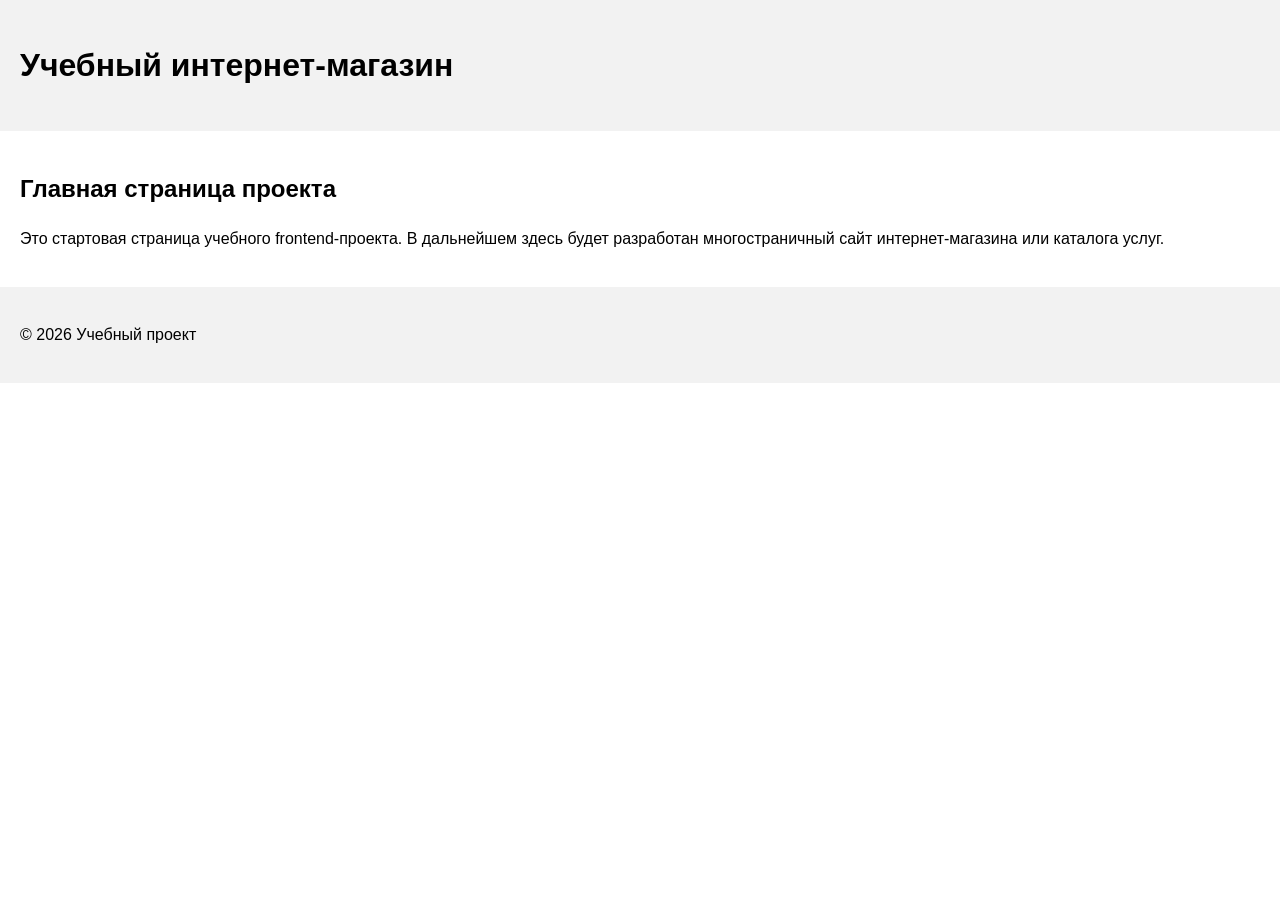
==== index.html @ f7e1eb2a "feat: initialize frontend project structure" ====
<!DOCTYPE html>
<html lang="ru">
<head>
  <meta charset="UTF-8">
  <meta name="viewport" content="width=device-width, initial-scale=1.0">
  <title>Каталог товаров</title>
  <link rel="stylesheet" href="css/style.css">
</head>
<body>
  <header>
    <h1>Учебный интернет-магазин</h1>
  </header>

  <main>
    <section>
      <h2>Главная страница проекта</h2>
      <p>
        Это стартовая страница учебного frontend-проекта.
        В дальнейшем здесь будет разработан многостраничный сайт
        интернет-магазина или каталога услуг.
      </p>
    </section>
  </main>

  <footer>
    <p>&copy; 2026 Учебный проект</p>
  </footer>
</body>
</html>
---- css/style.css ----
body {
  margin: 0;
  font-family: Arial, sans-serif;
  line-height: 1.5;
}

header,
main,
footer {
  padding: 20px;
}

header {
  background-color: #f2f2f2;
}

footer {
  background-color: #f2f2f2;
}
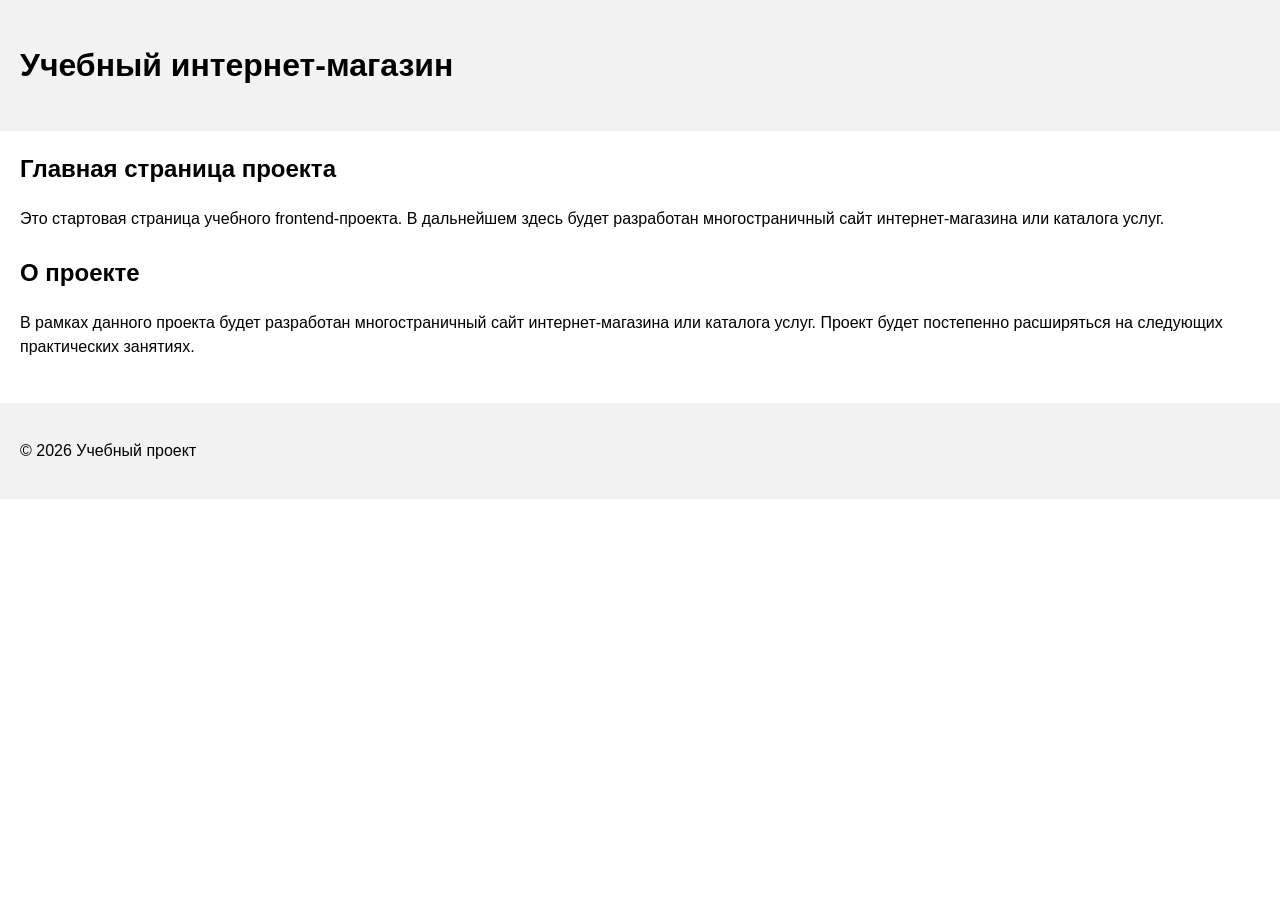
==== commit d58b1b2e: "feat: add project description section" ====
--- a/index.html
+++ b/index.html
@@ -20,6 +20,15 @@
         интернет-магазина или каталога услуг.
       </p>
     </section>
+    <section>
+  <h2>О проекте</h2>
+  <p>
+    В рамках данного проекта будет разработан многостраничный сайт
+    интернет-магазина или каталога услуг. Проект будет постепенно
+    расширяться на следующих практических занятиях.
+  </p>
+</section>
+
   </main>
 
   <footer>
--- a/css/style.css
+++ b/css/style.css
@@ -17,3 +17,11 @@
 footer {
   background-color: #f2f2f2;
 }
+
+section {
+  margin-bottom: 24px;
+}
+
+section h2 {
+  margin-top: 0;
+}
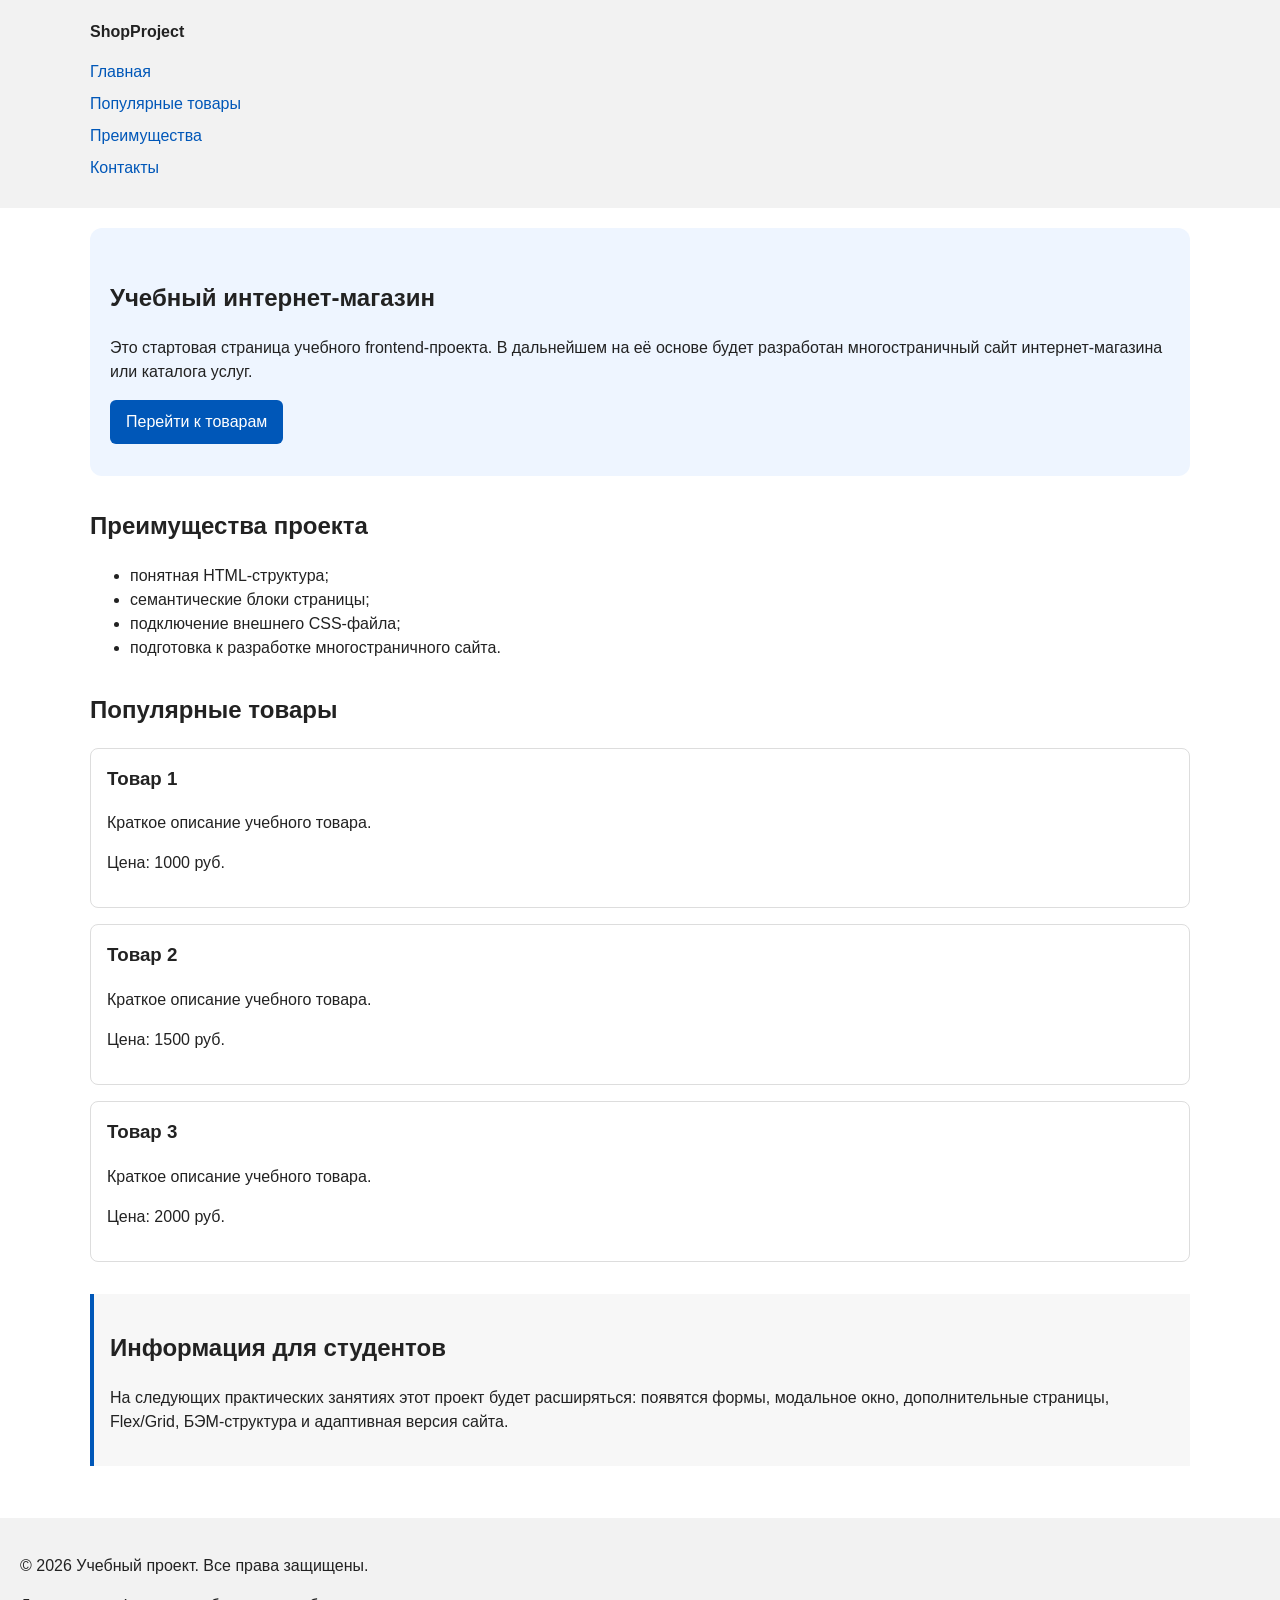
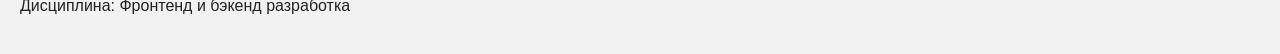
==== commit c8fbc297: "feat: add semantic HTML structure and base CSS styles" ====
--- a/index.html
+++ b/index.html
@@ -7,32 +7,77 @@
   <link rel="stylesheet" href="css/style.css">
 </head>
 <body>
-  <header>
-    <h1>Учебный интернет-магазин</h1>
-  </header>
+<header>
+  <div class="site-header">
+    <a class="site-logo" href="index.html">ShopProject</a>
+
+    <nav class="site-nav" aria-label="Основная навигация">
+      <ul class="site-nav__list">
+        <li><a href="index.html">Главная</a></li>
+        <li><a href="#popular">Популярные товары</a></li>
+        <li><a href="#advantages">Преимущества</a></li>
+        <li><a href="#contacts">Контакты</a></li>
+      </ul>
+    </nav>
+  </div>
+</header>
+
 
   <main>
-    <section>
-      <h2>Главная страница проекта</h2>
-      <p>
-        Это стартовая страница учебного frontend-проекта.
-        В дальнейшем здесь будет разработан многостраничный сайт
-        интернет-магазина или каталога услуг.
-      </p>
-    </section>
-    <section>
-  <h2>О проекте</h2>
+<section class="hero">
+  <h1>Учебный интернет-магазин</h1>
   <p>
-    В рамках данного проекта будет разработан многостраничный сайт
-    интернет-магазина или каталога услуг. Проект будет постепенно
-    расширяться на следующих практических занятиях.
+    Это стартовая страница учебного frontend-проекта.
+    В дальнейшем на её основе будет разработан многостраничный сайт
+    интернет-магазина или каталога услуг.
   </p>
+  <a class="button" href="#popular">Перейти к товарам</a>
 </section>
+<section class="section" id="advantages">
+  <h2>Преимущества проекта</h2>
+
+  <ul class="advantages-list">
+    <li>понятная HTML-структура;</li>
+    <li>семантические блоки страницы;</li>
+    <li>подключение внешнего CSS-файла;</li>
+    <li>подготовка к разработке многостраничного сайта.</li>
+  </ul>
+</section>
+<section class="section" id="popular">
+  <h2>Популярные товары</h2>
+
+  <article class="product-card">
+    <h3>Товар 1</h3>
+    <p>Краткое описание учебного товара.</p>
+    <p>Цена: 1000 руб.</p>
+  </article>
+
+  <article class="product-card">
+    <h3>Товар 2</h3>
+    <p>Краткое описание учебного товара.</p>
+    <p>Цена: 1500 руб.</p>
+  </article>
+
+  <article class="product-card">
+    <h3>Товар 3</h3>
+    <p>Краткое описание учебного товара.</p>
+    <p>Цена: 2000 руб.</p>
+  </article>
+</section>
+<aside class="aside-info">
+  <h2>Информация для студентов</h2>
+  <p>
+    На следующих практических занятиях этот проект будет расширяться:
+    появятся формы, модальное окно, дополнительные страницы, Flex/Grid,
+    БЭМ-структура и адаптивная версия сайта.
+  </p>
+</aside>
 
   </main>
+<footer id="contacts">
+  <p>&copy; 2026 Учебный проект. Все права защищены.</p>
+  <p>Дисциплина: Фронтенд и бэкенд разработка</p>
+</footer>
 
-  <footer>
-    <p>&copy; 2026 Учебный проект</p>
-  </footer>
 </body>
 </html>
--- a/css/style.css
+++ b/css/style.css
@@ -1,7 +1,13 @@
+* {
+  box-sizing: border-box;
+}
+
 body {
   margin: 0;
   font-family: Arial, sans-serif;
   line-height: 1.5;
+  color: #222222;
+  background-color: #ffffff;
 }
 
 header,
@@ -18,10 +24,82 @@
   background-color: #f2f2f2;
 }
 
-section {
-  margin-bottom: 24px;
+.site-header {
+  max-width: 1100px;
+  margin: 0 auto;
 }
 
-section h2 {
+.site-logo {
+  font-weight: bold;
+  text-decoration: none;
+  color: #222222;
+}
+
+.site-nav__list {
+  padding: 0;
+  margin: 16px 0 0;
+  list-style: none;
+}
+
+.site-nav__list li {
+  margin-bottom: 8px;
+}
+
+.site-nav__list a {
+  color: #0057b8;
+  text-decoration: none;
+}
+
+.site-nav__list a:hover {
+  text-decoration: underline;
+}
+
+.hero {
+  max-width: 1100px;
+  margin: 0 auto 32px;
+  padding: 32px 20px;
+  background-color: #eef5ff;
+  border-radius: 12px;
+}
+
+.section {
+  max-width: 1100px;
+  margin: 0 auto 32px;
+}
+
+.section h2 {
   margin-top: 0;
 }
+
+.product-card {
+  margin-bottom: 16px;
+  padding: 16px;
+  border: 1px solid #dddddd;
+  border-radius: 8px;
+  background-color: #ffffff;
+}
+
+.product-card h3 {
+  margin-top: 0;
+}
+
+.button {
+  display: inline-block;
+  padding: 10px 16px;
+  color: #ffffff;
+  background-color: #0057b8;
+  text-decoration: none;
+  border-radius: 6px;
+}
+
+.button:hover {
+  background-color: #003f86;
+}
+
+.aside-info {
+  max-width: 1100px;
+  margin: 0 auto 32px;
+  padding: 16px;
+  border-left: 4px solid #0057b8;
+  background-color: #f7f7f7;
+}
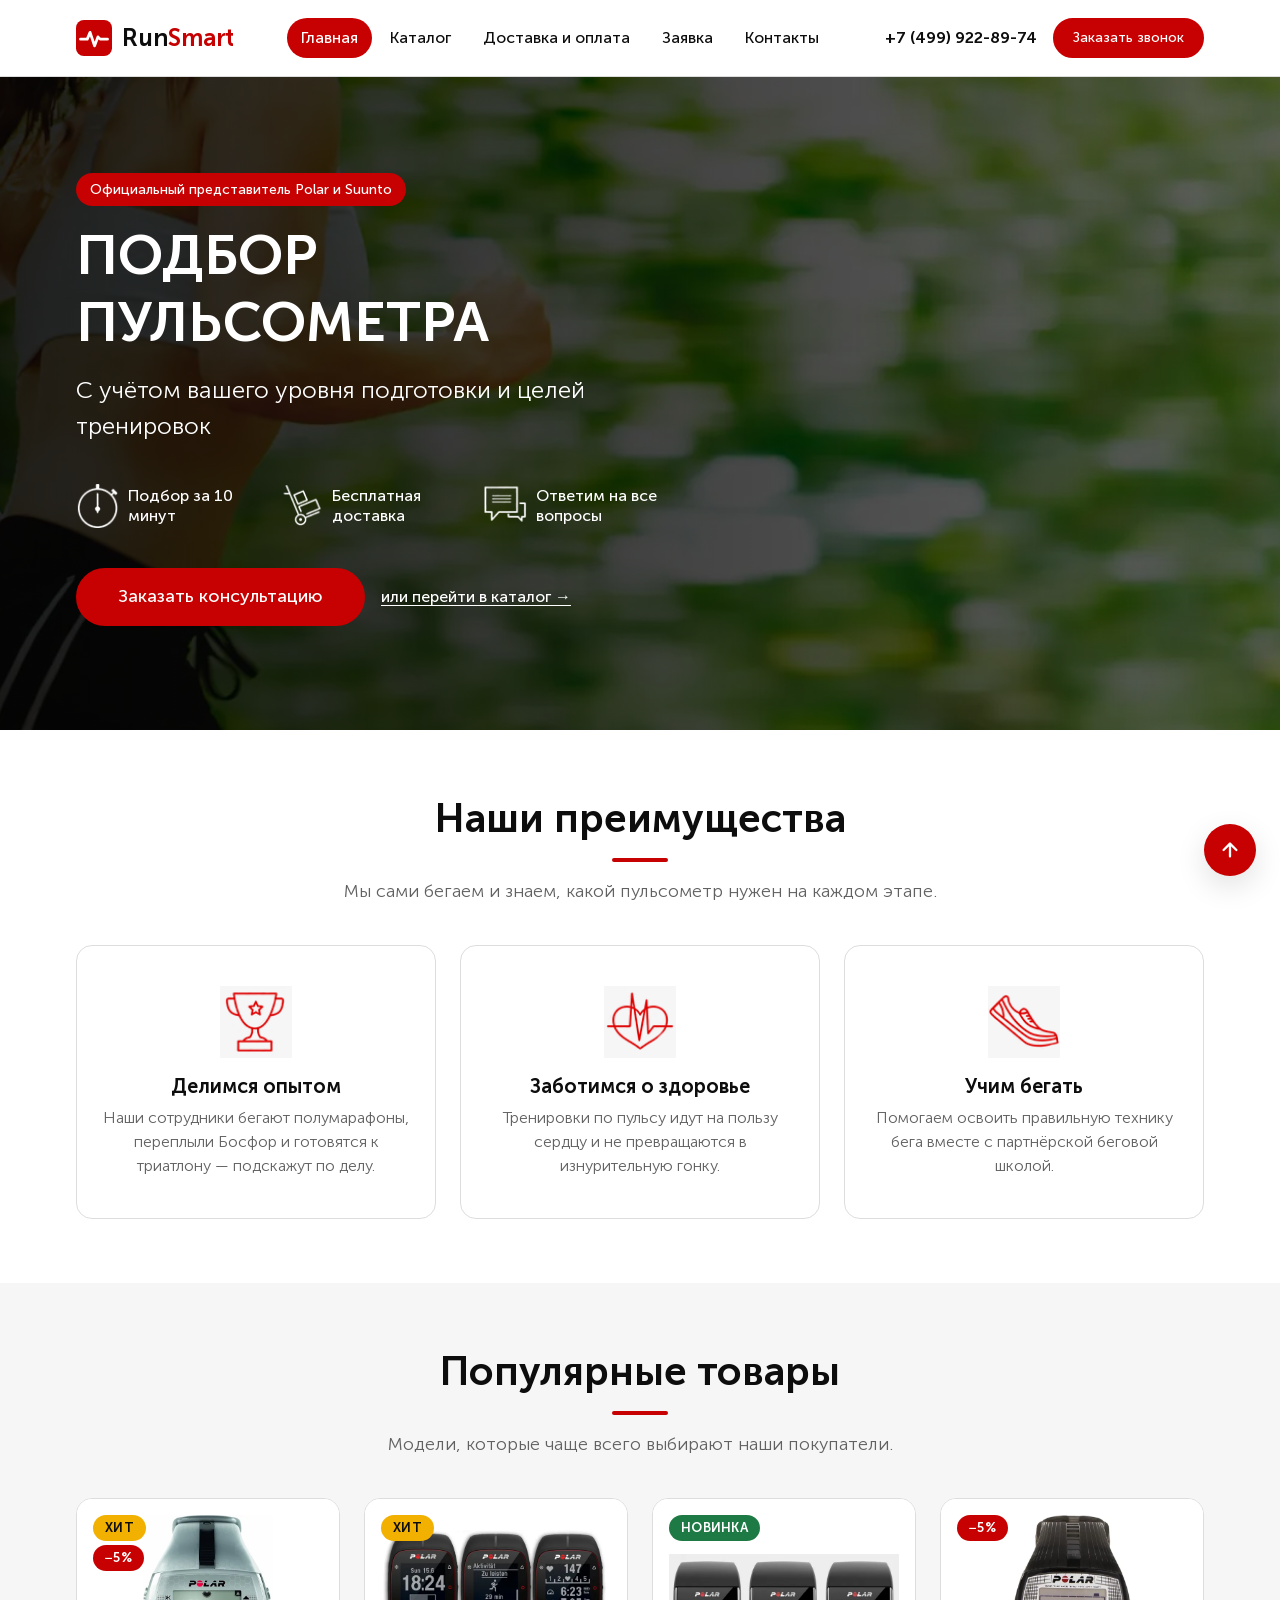
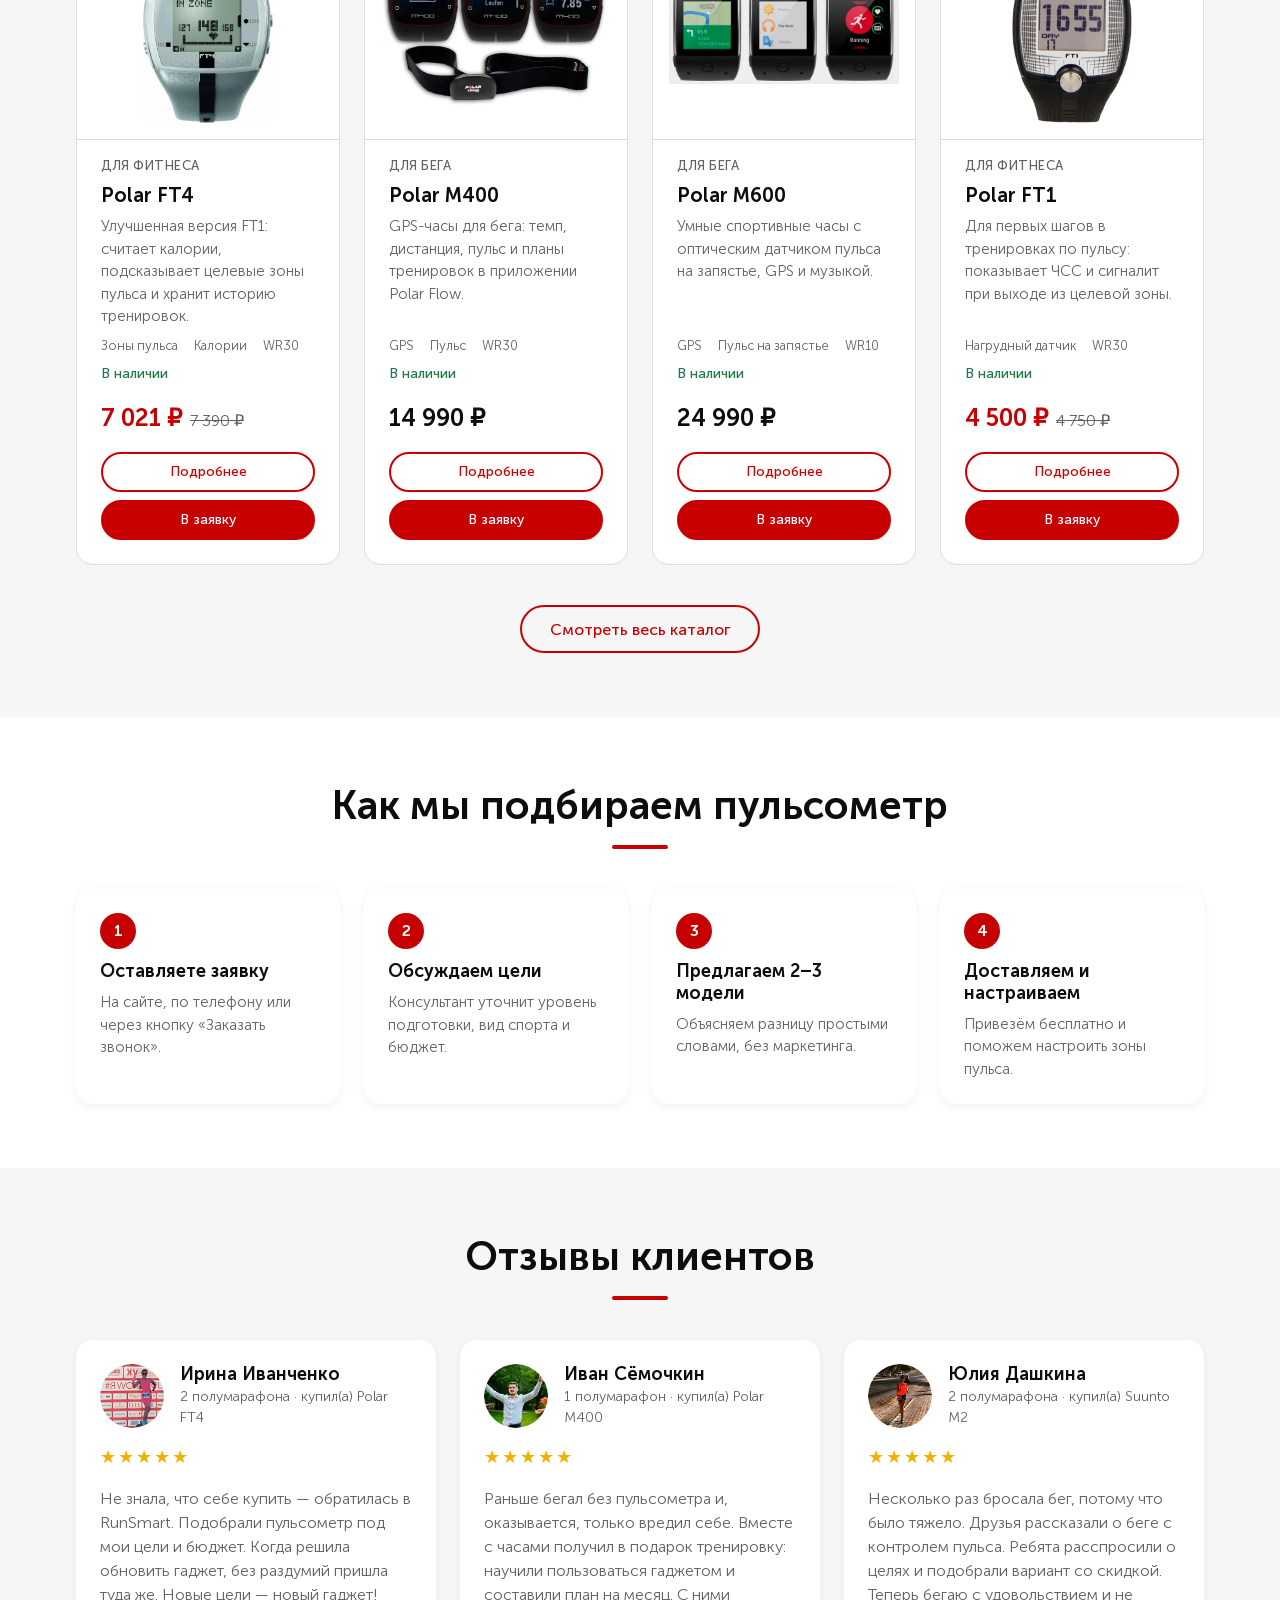
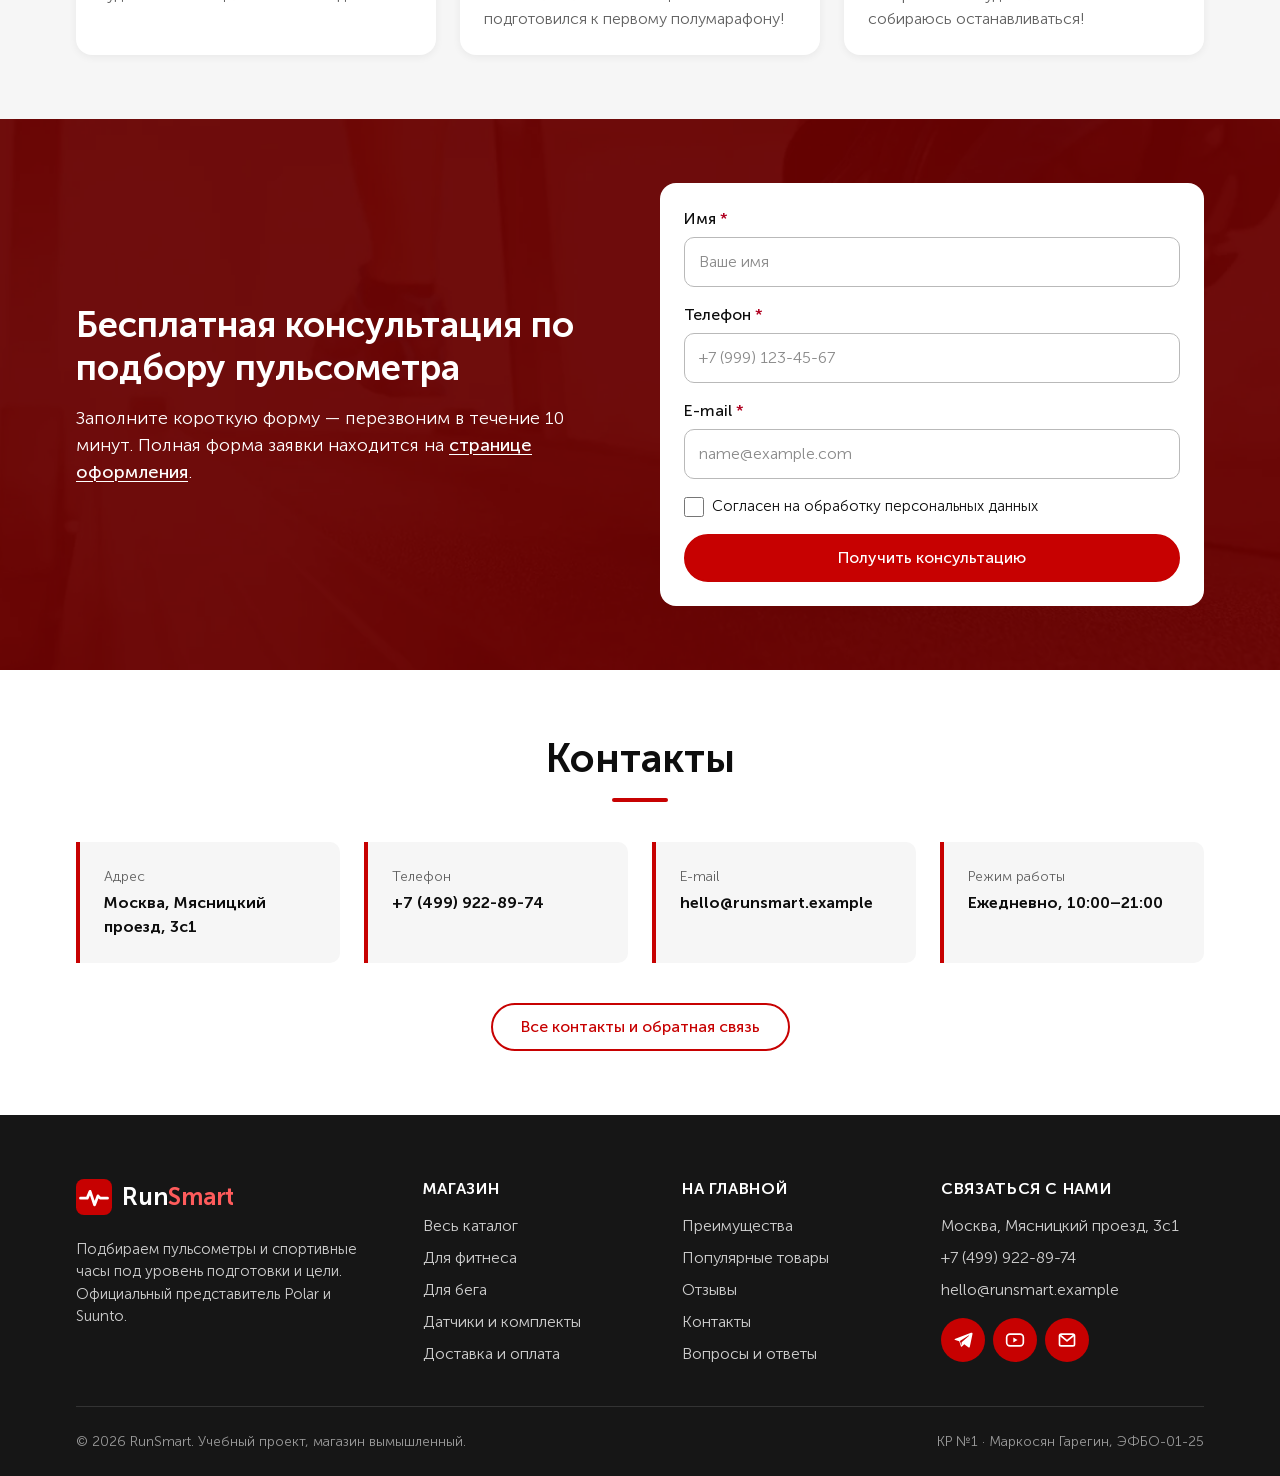
==== commit b4baef7e: "КР1: пересборка проекта по методичке — 5 страниц, HTML/CSS без JS" ====
--- a/index.html
+++ b/index.html
@@ -2,82 +2,406 @@
 <html lang="ru">
 <head>
   <meta charset="UTF-8">
-  <meta name="viewport" content="width=device-width, initial-scale=1.0">
-  <title>Каталог товаров</title>
+  <meta name="viewport" content="width=device-width, initial-scale=1">
+  <title>RunSmart — подбор пульсометров для бега и фитнеса</title>
+  <meta name="description" content="Магазин пульсометров RunSmart: подбор модели Polar и Suunto под ваш уровень подготовки, бесплатная доставка и консультация.">
+  <link rel="icon" href="images/favicon.svg" type="image/svg+xml">
   <link rel="stylesheet" href="css/style.css">
 </head>
-<body>
-<header>
-  <div class="site-header">
-    <a class="site-logo" href="index.html">ShopProject</a>
-
-    <nav class="site-nav" aria-label="Основная навигация">
-      <ul class="site-nav__list">
-        <li><a href="index.html">Главная</a></li>
-        <li><a href="#popular">Популярные товары</a></li>
-        <li><a href="#advantages">Преимущества</a></li>
-        <li><a href="#contacts">Контакты</a></li>
-      </ul>
-    </nav>
+<body id="top">
+  <a class="skip-link" href="#main">Перейти к содержимому</a>
+
+  <header class="site-header">
+    <div class="container site-header__inner">
+      <a class="logo site-header__logo" href="index.html">
+        <img class="logo__mark" src="images/favicon.svg" alt="" width="36" height="36">
+        <span>Run<span class="logo__accent">Smart</span></span>
+      </a>
+
+      <nav class="site-nav" aria-label="Основное меню">
+        <ul class="site-nav__list">
+          <li class="site-nav__item"><a class="site-nav__link site-nav__link--active" href="index.html" aria-current="page">Главная</a></li>
+          <li class="site-nav__item"><a class="site-nav__link" href="catalog.html">Каталог</a></li>
+          <li class="site-nav__item"><a class="site-nav__link" href="delivery.html">Доставка и оплата</a></li>
+          <li class="site-nav__item"><a class="site-nav__link" href="order.html">Заявка</a></li>
+          <li class="site-nav__item"><a class="site-nav__link" href="contacts.html">Контакты</a></li>
+        </ul>
+      </nav>
+
+      <div class="site-header__actions">
+        <a class="site-header__phone" href="tel:+74999228974">+7 (499) 922-89-74</a>
+        <a class="button button--small" href="#callback-modal">Заказать звонок</a>
+      </div>
+    </div>
+  </header>
+
+
+  <main id="main">
+    <section class="hero" aria-labelledby="hero-title">
+      <div class="container">
+        <div class="hero__content">
+          <p class="hero__label">Официальный представитель Polar и Suunto</p>
+          <h1 class="hero__title" id="hero-title">Подбор пульсометра</h1>
+          <p class="hero__subtitle">С учётом вашего уровня подготовки и целей тренировок</p>
+          <ul class="hero__features">
+            <li class="hero__feature"><img class="hero__feature-icon" src="images/icons/feature-time.svg" alt="" width="42" height="46">Подбор за 10 минут</li>
+            <li class="hero__feature"><img class="hero__feature-icon" src="images/icons/feature-delivery.svg" alt="" width="42" height="46">Бесплатная доставка</li>
+            <li class="hero__feature"><img class="hero__feature-icon" src="images/icons/feature-support.svg" alt="" width="42" height="46">Ответим на все вопросы</li>
+          </ul>
+          <div class="hero__actions">
+            <a class="button button--large" href="#callback-modal">Заказать консультацию</a>
+            <a class="hero__link" href="catalog.html">или перейти в каталог →</a>
+          </div>
+        </div>
+      </div>
+    </section>
+
+    <section class="section" id="advantages" aria-labelledby="advantages-title">
+      <div class="container">
+        <header class="section__header">
+          <h2 class="section__title" id="advantages-title">Наши преимущества</h2>
+          <p class="section__lead">Мы сами бегаем и знаем, какой пульсометр нужен на каждом этапе.</p>
+        </header>
+        <ul class="advantages__list">
+          <li class="advantages__item">
+            <img class="advantages__icon" src="images/icons/adv-cup.svg" alt="" width="70" height="70">
+            <h3 class="advantages__title">Делимся опытом</h3>
+            <p class="advantages__text">Наши сотрудники бегают полумарафоны, переплыли Босфор и готовятся к триатлону — подскажут по делу.</p>
+          </li>
+          <li class="advantages__item">
+            <img class="advantages__icon" src="images/icons/adv-heart.svg" alt="" width="70" height="70">
+            <h3 class="advantages__title">Заботимся о здоровье</h3>
+            <p class="advantages__text">Тренировки по пульсу идут на пользу сердцу и не превращаются в изнурительную гонку.</p>
+          </li>
+          <li class="advantages__item">
+            <img class="advantages__icon" src="images/icons/adv-shoe.svg" alt="" width="70" height="70">
+            <h3 class="advantages__title">Учим бегать</h3>
+            <p class="advantages__text">Помогаем освоить правильную технику бега вместе с партнёрской беговой школой.</p>
+          </li>
+        </ul>
+      </div>
+    </section>
+
+    <section class="section section--alt" id="popular" aria-labelledby="popular-title">
+      <div class="container">
+        <header class="section__header">
+          <h2 class="section__title" id="popular-title">Популярные товары</h2>
+          <p class="section__lead">Модели, которые чаще всего выбирают наши покупатели.</p>
+        </header>
+        <ul class="product-grid product-grid--four">
+        <li class="product-grid__item">
+          <article class="product-card product-card--discount" aria-labelledby="card-ft4-c">
+            <div class="product-card__media">
+            <div class="product-card__badges"><span class="badge badge--hit">Хит</span><span class="badge badge--sale">−5%</span></div>
+              <img class="product-card__image" src="images/products/polar-ft4.webp" alt="Пульсометр Polar FT4" width="403" height="640" loading="lazy">
+            </div>
+            <div class="product-card__body">
+              <p class="product-card__category">Для фитнеса</p>
+              <h3 class="product-card__title" id="card-ft4-c"><a class="product-card__title-link" href="product.html">Polar FT4</a></h3>
+              <p class="product-card__description">Улучшенная версия FT1: считает калории, подсказывает целевые зоны пульса и хранит историю тренировок.</p>
+              <ul class="product-card__meta"><li>Зоны пульса</li><li>Калории</li><li>WR30</li></ul>
+              <p class="product-card__stock">В наличии</p>
+              <div class="product-card__prices">
+                <p class="product-card__price"><span class="visually-hidden">Цена: </span>7&nbsp;021&nbsp;₽</p>
+              <s class="product-card__price-old"><span class="visually-hidden">Старая цена: </span>7&nbsp;390&nbsp;₽</s>
+              </div>
+              <div class="product-card__actions">
+                <a class="button button--outline button--small" href="product.html">Подробнее</a>
+                <a class="button button--small product-card__button" href="order.html">В заявку</a>
+              </div>
+            </div>
+          </article>
+        </li>
+        <li class="product-grid__item">
+          <article class="product-card" aria-labelledby="card-m400-c">
+            <div class="product-card__media">
+            <div class="product-card__badges"><span class="badge badge--hit">Хит</span></div>
+              <img class="product-card__image" src="images/products/polar-m400.webp" alt="Пульсометр Polar M400" width="640" height="495" loading="lazy">
+            </div>
+            <div class="product-card__body">
+              <p class="product-card__category">Для бега</p>
+              <h3 class="product-card__title" id="card-m400-c"><a class="product-card__title-link" href="product.html">Polar M400</a></h3>
+              <p class="product-card__description">GPS-часы для бега: темп, дистанция, пульс и планы тренировок в приложении Polar Flow.</p>
+              <ul class="product-card__meta"><li>GPS</li><li>Пульс</li><li>WR30</li></ul>
+              <p class="product-card__stock">В наличии</p>
+              <div class="product-card__prices">
+                <p class="product-card__price"><span class="visually-hidden">Цена: </span>14&nbsp;990&nbsp;₽</p>
+              </div>
+              <div class="product-card__actions">
+                <a class="button button--outline button--small" href="product.html">Подробнее</a>
+                <a class="button button--small product-card__button" href="order.html">В заявку</a>
+              </div>
+            </div>
+          </article>
+        </li>
+        <li class="product-grid__item">
+          <article class="product-card" aria-labelledby="card-m600-c">
+            <div class="product-card__media">
+            <div class="product-card__badges"><span class="badge badge--new">Новинка</span></div>
+              <img class="product-card__image" src="images/products/polar-m600.webp" alt="Пульсометр Polar M600" width="640" height="360" loading="lazy">
+            </div>
+            <div class="product-card__body">
+              <p class="product-card__category">Для бега</p>
+              <h3 class="product-card__title" id="card-m600-c"><a class="product-card__title-link" href="product.html">Polar M600</a></h3>
+              <p class="product-card__description">Умные спортивные часы с оптическим датчиком пульса на запястье, GPS и музыкой.</p>
+              <ul class="product-card__meta"><li>GPS</li><li>Пульс на запястье</li><li>WR10</li></ul>
+              <p class="product-card__stock">В наличии</p>
+              <div class="product-card__prices">
+                <p class="product-card__price"><span class="visually-hidden">Цена: </span>24&nbsp;990&nbsp;₽</p>
+              </div>
+              <div class="product-card__actions">
+                <a class="button button--outline button--small" href="product.html">Подробнее</a>
+                <a class="button button--small product-card__button" href="order.html">В заявку</a>
+              </div>
+            </div>
+          </article>
+        </li>
+        <li class="product-grid__item">
+          <article class="product-card product-card--discount" aria-labelledby="card-ft1-c">
+            <div class="product-card__media">
+            <div class="product-card__badges"><span class="badge badge--sale">−5%</span></div>
+              <img class="product-card__image" src="images/products/polar-ft1.webp" alt="Пульсометр Polar FT1" width="371" height="640" loading="lazy">
+            </div>
+            <div class="product-card__body">
+              <p class="product-card__category">Для фитнеса</p>
+              <h3 class="product-card__title" id="card-ft1-c"><a class="product-card__title-link" href="product.html">Polar FT1</a></h3>
+              <p class="product-card__description">Для первых шагов в тренировках по пульсу: показывает ЧСС и сигналит при выходе из целевой зоны.</p>
+              <ul class="product-card__meta"><li>Нагрудный датчик</li><li>WR30</li></ul>
+              <p class="product-card__stock">В наличии</p>
+              <div class="product-card__prices">
+                <p class="product-card__price"><span class="visually-hidden">Цена: </span>4&nbsp;500&nbsp;₽</p>
+              <s class="product-card__price-old"><span class="visually-hidden">Старая цена: </span>4&nbsp;750&nbsp;₽</s>
+              </div>
+              <div class="product-card__actions">
+                <a class="button button--outline button--small" href="product.html">Подробнее</a>
+                <a class="button button--small product-card__button" href="order.html">В заявку</a>
+              </div>
+            </div>
+          </article>
+        </li>
+        </ul>
+        <div class="section__footer">
+          <a class="button button--outline" href="catalog.html">Смотреть весь каталог</a>
+        </div>
+      </div>
+    </section>
+
+    <section class="section" id="steps" aria-labelledby="steps-title">
+      <div class="container">
+        <header class="section__header">
+          <h2 class="section__title" id="steps-title">Как мы подбираем пульсометр</h2>
+        </header>
+        <ol class="steps">
+          <li class="steps__item">
+            <h3 class="steps__title">Оставляете заявку</h3>
+            <p class="steps__text">На сайте, по телефону или через кнопку «Заказать звонок».</p>
+          </li>
+          <li class="steps__item">
+            <h3 class="steps__title">Обсуждаем цели</h3>
+            <p class="steps__text">Консультант уточнит уровень подготовки, вид спорта и бюджет.</p>
+          </li>
+          <li class="steps__item">
+            <h3 class="steps__title">Предлагаем 2–3 модели</h3>
+            <p class="steps__text">Объясняем разницу простыми словами, без маркетинга.</p>
+          </li>
+          <li class="steps__item">
+            <h3 class="steps__title">Доставляем и настраиваем</h3>
+            <p class="steps__text">Привезём бесплатно и поможем настроить зоны пульса.</p>
+          </li>
+        </ol>
+      </div>
+    </section>
+
+    <section class="section section--alt" id="reviews" aria-labelledby="reviews-title">
+      <div class="container">
+        <header class="section__header">
+          <h2 class="section__title" id="reviews-title">Отзывы клиентов</h2>
+        </header>
+        <div class="reviews__list">
+        <article class="review-card">
+          <header class="review-card__header">
+            <img class="review-card__photo" src="images/reviews/irina.webp" alt="Фото: Ирина Иванченко" width="64" height="64" loading="lazy">
+            <div>
+              <h3 class="review-card__name">Ирина Иванченко</h3>
+              <p class="review-card__meta">2 полумарафона · купил(а) Polar FT4</p>
+            </div>
+          </header>
+          <p class="review-card__rating"><span aria-hidden="true">★★★★★</span><span class="visually-hidden">Оценка 5 из 5</span></p>
+          <p class="review-card__text">Не знала, что себе купить — обратилась в RunSmart. Подобрали пульсометр под мои цели и бюджет. Когда решила обновить гаджет, без раздумий пришла туда же. Новые цели — новый гаджет!</p>
+        </article>
+        <article class="review-card">
+          <header class="review-card__header">
+            <img class="review-card__photo" src="images/reviews/ivan.webp" alt="Фото: Иван Сёмочкин" width="64" height="64" loading="lazy">
+            <div>
+              <h3 class="review-card__name">Иван Сёмочкин</h3>
+              <p class="review-card__meta">1 полумарафон · купил(а) Polar M400</p>
+            </div>
+          </header>
+          <p class="review-card__rating"><span aria-hidden="true">★★★★★</span><span class="visually-hidden">Оценка 5 из 5</span></p>
+          <p class="review-card__text">Раньше бегал без пульсометра и, оказывается, только вредил себе. Вместе с часами получил в подарок тренировку: научили пользоваться гаджетом и составили план на месяц. С ними подготовился к первому полумарафону!</p>
+        </article>
+        <article class="review-card">
+          <header class="review-card__header">
+            <img class="review-card__photo" src="images/reviews/julia.webp" alt="Фото: Юлия Дашкина" width="64" height="64" loading="lazy">
+            <div>
+              <h3 class="review-card__name">Юлия Дашкина</h3>
+              <p class="review-card__meta">2 полумарафона · купил(а) Suunto M2</p>
+            </div>
+          </header>
+          <p class="review-card__rating"><span aria-hidden="true">★★★★★</span><span class="visually-hidden">Оценка 5 из 5</span></p>
+          <p class="review-card__text">Несколько раз бросала бег, потому что было тяжело. Друзья рассказали о беге с контролем пульса. Ребята расспросили о целях и подобрали вариант со скидкой. Теперь бегаю с удовольствием и не собираюсь останавливаться!</p>
+        </article>
+        </div>
+      </div>
+    </section>
+
+    <section class="cta" aria-labelledby="cta-title">
+      <div class="container cta__inner">
+        <div>
+          <h2 class="cta__title" id="cta-title">Бесплатная консультация по подбору пульсометра</h2>
+          <p class="cta__text">Заполните короткую форму — перезвоним в течение 10 минут. Полная форма заявки находится на <a class="cta__link" href="order.html">странице оформления</a>.</p>
+        </div>
+        <form class="form form--compact cta__form" action="thanks.html" method="get">
+          <div class="form__grid">
+            <div class="form__field">
+              <label class="form__label" for="cta-name">Имя <abbr class="form__required" title="обязательное поле">*</abbr></label>
+              <input class="form__input" id="cta-name" name="name" type="text" autocomplete="name" minlength="2" required placeholder="Ваше имя">
+            </div>
+            <div class="form__field">
+              <label class="form__label" for="cta-phone">Телефон <abbr class="form__required" title="обязательное поле">*</abbr></label>
+              <input class="form__input" id="cta-phone" name="phone" type="tel" autocomplete="tel" pattern="[0-9 +\(\)\-]{10,18}" required placeholder="+7 (999) 123-45-67">
+            </div>
+            <div class="form__field">
+              <label class="form__label" for="cta-email">E-mail <abbr class="form__required" title="обязательное поле">*</abbr></label>
+              <input class="form__input" id="cta-email" name="email" type="email" autocomplete="email" required placeholder="name@example.com">
+            </div>
+          </div>
+          <label class="form__checkbox-label">
+            <input class="form__checkbox" name="agree" type="checkbox" required>
+            Согласен на обработку персональных данных
+          </label>
+          <button class="button button--block" type="submit">Получить консультацию</button>
+        </form>
+      </div>
+    </section>
+
+    <section class="section" id="contacts" aria-labelledby="contacts-title">
+      <div class="container">
+        <header class="section__header">
+          <h2 class="section__title" id="contacts-title">Контакты</h2>
+        </header>
+        <dl class="contacts-strip">
+          <div class="contacts-strip__item">
+            <dt class="contacts-strip__label">Адрес</dt>
+            <dd class="contacts-strip__value">Москва, Мясницкий проезд, 3с1</dd>
+          </div>
+          <div class="contacts-strip__item">
+            <dt class="contacts-strip__label">Телефон</dt>
+            <dd class="contacts-strip__value"><a href="tel:+74999228974">+7 (499) 922-89-74</a></dd>
+          </div>
+          <div class="contacts-strip__item">
+            <dt class="contacts-strip__label">E-mail</dt>
+            <dd class="contacts-strip__value"><a href="mailto:hello@runsmart.example">hello@runsmart.example</a></dd>
+          </div>
+          <div class="contacts-strip__item">
+            <dt class="contacts-strip__label">Режим работы</dt>
+            <dd class="contacts-strip__value">Ежедневно, 10:00–21:00</dd>
+          </div>
+        </dl>
+        <div class="section__footer">
+          <a class="button button--outline" href="contacts.html">Все контакты и обратная связь</a>
+        </div>
+      </div>
+    </section>
+  </main>
+
+  <footer class="site-footer">
+    <div class="container site-footer__inner">
+      <section aria-labelledby="footer-about">
+        <h2 class="visually-hidden" id="footer-about">О магазине</h2>
+        <a class="logo logo--inverse" href="index.html">
+          <img class="logo__mark" src="images/favicon.svg" alt="" width="36" height="36" loading="lazy">
+          <span>Run<span class="logo__accent">Smart</span></span>
+        </a>
+        <p class="site-footer__about">Подбираем пульсометры и спортивные часы под уровень подготовки и цели. Официальный представитель Polar и Suunto.</p>
+      </section>
+
+      <nav aria-labelledby="footer-shop">
+        <h2 class="site-footer__title" id="footer-shop">Магазин</h2>
+        <ul class="site-footer__list">
+          <li><a class="site-footer__link" href="catalog.html">Весь каталог</a></li>
+          <li><a class="site-footer__link" href="catalog.html#fitness">Для фитнеса</a></li>
+          <li><a class="site-footer__link" href="catalog.html#running">Для бега</a></li>
+          <li><a class="site-footer__link" href="catalog.html#sensors">Датчики и комплекты</a></li>
+          <li><a class="site-footer__link" href="delivery.html">Доставка и оплата</a></li>
+        </ul>
+      </nav>
+
+      <nav aria-labelledby="footer-home">
+        <h2 class="site-footer__title" id="footer-home">На главной</h2>
+        <ul class="site-footer__list">
+          <li><a class="site-footer__link" href="index.html#advantages">Преимущества</a></li>
+          <li><a class="site-footer__link" href="index.html#popular">Популярные товары</a></li>
+          <li><a class="site-footer__link" href="index.html#reviews">Отзывы</a></li>
+          <li><a class="site-footer__link" href="index.html#contacts">Контакты</a></li>
+          <li><a class="site-footer__link" href="contacts.html#faq">Вопросы и ответы</a></li>
+        </ul>
+      </nav>
+
+      <section aria-labelledby="footer-contacts">
+        <h2 class="site-footer__title" id="footer-contacts">Связаться с нами</h2>
+        <address class="site-footer__contacts">
+          <span>Москва, Мясницкий проезд, 3с1</span>
+          <a class="site-footer__link" href="tel:+74999228974">+7 (499) 922-89-74</a>
+          <a class="site-footer__link" href="mailto:hello@runsmart.example">hello@runsmart.example</a>
+        </address>
+        <ul class="socials">
+          <li><a class="socials__link" href="https://t.me/" target="_blank" rel="noopener noreferrer" aria-label="Telegram"><img class="socials__icon" src="images/icons/social-telegram.svg" alt="" width="20" height="20"></a></li>
+          <li><a class="socials__link" href="https://www.youtube.com/" target="_blank" rel="noopener noreferrer" aria-label="YouTube"><img class="socials__icon" src="images/icons/social-youtube.svg" alt="" width="20" height="20"></a></li>
+          <li><a class="socials__link" href="mailto:hello@runsmart.example" aria-label="Написать на почту"><img class="socials__icon" src="images/icons/social-mail.svg" alt="" width="20" height="20"></a></li>
+        </ul>
+      </section>
+    </div>
+
+    <div class="container">
+      <div class="site-footer__bottom">
+        <p>© 2026 RunSmart. Учебный проект, магазин вымышленный.</p>
+        <p>КР №1 · Маркосян Гарегин, ЭФБО-01-25</p>
+      </div>
+    </div>
+  </footer>
+
+  <a class="page-up" href="#top" aria-label="Наверх страницы">
+    <img class="page-up__icon" src="images/icons/arrow-up.svg" alt="" width="22" height="22">
+  </a>
+
+  <!-- CSS-модалка: открывается ссылкой на #callback-modal (псевдокласс :target),
+       закрывается ссылкой на несуществующий якорь #close — без JavaScript -->
+  <div class="modal" id="callback-modal" role="dialog" aria-modal="true" aria-labelledby="callback-title">
+    <a class="modal__overlay" href="#close" tabindex="-1" aria-hidden="true"></a>
+    <div class="modal__window">
+      <a class="modal__close" href="#close" aria-label="Закрыть окно">&times;</a>
+      <h2 class="modal__title" id="callback-title">Заказать звонок</h2>
+      <p class="modal__text">Оставьте номер — перезвоним в течение 10 минут и поможем подобрать пульсометр.</p>
+      <form class="form form--compact" action="thanks.html" method="get">
+        <div class="form__grid">
+          <div class="form__field">
+            <label class="form__label" for="callback-name">Имя <abbr class="form__required" title="обязательное поле">*</abbr></label>
+            <input class="form__input" id="callback-name" name="name" type="text" autocomplete="name" minlength="2" required placeholder="Как к вам обращаться">
+          </div>
+          <div class="form__field">
+            <label class="form__label" for="callback-phone">Телефон <abbr class="form__required" title="обязательное поле">*</abbr></label>
+            <input class="form__input" id="callback-phone" name="phone" type="tel" autocomplete="tel" pattern="[0-9 +\(\)\-]{10,18}" required placeholder="+7 (999) 123-45-67" aria-describedby="callback-phone-error">
+            <p class="form__error" id="callback-phone-error">Введите номер из 10–18 цифр</p>
+          </div>
+        </div>
+        <label class="form__checkbox-label">
+          <input class="form__checkbox" name="agree" type="checkbox" required>
+          Согласен на обработку персональных данных
+        </label>
+        <button class="button button--block" type="submit">Жду звонка</button>
+      </form>
+    </div>
   </div>
-</header>
-
-
-  <main>
-<section class="hero">
-  <h1>Учебный интернет-магазин</h1>
-  <p>
-    Это стартовая страница учебного frontend-проекта.
-    В дальнейшем на её основе будет разработан многостраничный сайт
-    интернет-магазина или каталога услуг.
-  </p>
-  <a class="button" href="#popular">Перейти к товарам</a>
-</section>
-<section class="section" id="advantages">
-  <h2>Преимущества проекта</h2>
-
-  <ul class="advantages-list">
-    <li>понятная HTML-структура;</li>
-    <li>семантические блоки страницы;</li>
-    <li>подключение внешнего CSS-файла;</li>
-    <li>подготовка к разработке многостраничного сайта.</li>
-  </ul>
-</section>
-<section class="section" id="popular">
-  <h2>Популярные товары</h2>
-
-  <article class="product-card">
-    <h3>Товар 1</h3>
-    <p>Краткое описание учебного товара.</p>
-    <p>Цена: 1000 руб.</p>
-  </article>
-
-  <article class="product-card">
-    <h3>Товар 2</h3>
-    <p>Краткое описание учебного товара.</p>
-    <p>Цена: 1500 руб.</p>
-  </article>
-
-  <article class="product-card">
-    <h3>Товар 3</h3>
-    <p>Краткое описание учебного товара.</p>
-    <p>Цена: 2000 руб.</p>
-  </article>
-</section>
-<aside class="aside-info">
-  <h2>Информация для студентов</h2>
-  <p>
-    На следующих практических занятиях этот проект будет расширяться:
-    появятся формы, модальное окно, дополнительные страницы, Flex/Grid,
-    БЭМ-структура и адаптивная версия сайта.
-  </p>
-</aside>
-
-  </main>
-<footer id="contacts">
-  <p>&copy; 2026 Учебный проект. Все права защищены.</p>
-  <p>Дисциплина: Фронтенд и бэкенд разработка</p>
-</footer>
-
 </body>
 </html>
--- a/css/style.css
+++ b/css/style.css
@@ -1,105 +1,2541 @@
-* {
+/* ==========================================================================
+   RunSmart — магазин пульсометров
+   Контрольная работа №1. HTML и CSS: разработка многостраничного сайта
+   Структура файла:
+   1. Шрифты
+   2. Переменные (:root)
+   3. Базовые стили
+   4. Общие блоки: container, button, badge, section, breadcrumbs
+   5. Шапка и навигация
+   6. Главная: hero, advantages, steps, reviews, cta, contacts-strip
+   7. Карточки товаров и сетка
+   8. Каталог: layout, фильтры, категории, toolbar
+   9. Страница товара
+   10. Таблицы
+   11. Формы
+   12. Заявка, контакты, доставка, спасибо
+   13. FAQ
+   14. Модальное окно
+   15. Подвал, кнопка «Наверх», skip-link
+   16. Адаптив (базовый)
+   ========================================================================== */
+
+/* 1. Шрифты
+   ========================================================================== */
+@font-face {
+  font-family: "Museo Sans Cyrl";
+  src: url("../fonts/MuseoSansCyrl-300.woff") format("woff");
+  font-weight: 300;
+  font-style: normal;
+  font-display: swap;
+}
+
+@font-face {
+  font-family: "Museo Sans Cyrl";
+  src: url("../fonts/MuseoSansCyrl-500.woff") format("woff");
+  font-weight: 500;
+  font-style: normal;
+  font-display: swap;
+}
+
+@font-face {
+  font-family: "Museo Sans Cyrl";
+  src: url("../fonts/MuseoSansCyrl-700.woff") format("woff");
+  font-weight: 700;
+  font-style: normal;
+  font-display: swap;
+}
+
+/* 2. Переменные
+   ========================================================================== */
+:root {
+  /* Цвета */
+  --color-bg: #ffffff;
+  --color-bg-alt: #f6f6f6;
+  --color-bg-dark: #161616;
+  --color-text: #0d0d0d;
+  --color-text-muted: #616161;
+  --color-text-inverse: #ffffff;
+  --color-primary: #c70101;
+  --color-primary-dark: #950000;
+  --color-primary-soft: #fdecec;
+  --color-border: #dddddd;
+  --color-focus: #1a5fd0;
+  --color-danger: #b00020;
+  --color-success: #1d7a45;
+  --color-success-soft: #e8f5ee;
+  --color-warning: #f2b100;
+  --color-overlay: rgba(10, 10, 10, 0.6);
+
+  /* Отступы */
+  --space-xs: 4px;
+  --space-sm: 8px;
+  --space-md: 16px;
+  --space-lg: 24px;
+  --space-xl: 40px;
+  --space-2xl: 64px;
+
+  /* Скругления */
+  --radius-sm: 6px;
+  --radius-md: 10px;
+  --radius-lg: 16px;
+  --radius-pill: 999px;
+
+  /* Типографика */
+  --font-main: "Museo Sans Cyrl", "Segoe UI", Arial, sans-serif;
+  --fs-sm: 14px;
+  --fs-base: 16px;
+  --fs-lg: 20px;
+  --fs-xl: 28px;
+  --fs-2xl: 40px;
+
+  /* Прочее */
+  --container-width: 1160px;
+  --header-height: 76px;
+  --shadow-sm: 0 2px 8px rgba(0, 0, 0, 0.06);
+  --shadow-md: 0 10px 30px rgba(0, 0, 0, 0.12);
+  --transition: 0.2s ease;
+
+  /* Слои (z-index) */
+  --z-badge: 2;
+  --z-sticky: 50;
+  --z-header: 100;
+  --z-page-up: 90;
+  --z-modal: 500;
+  --z-skip-link: 1000;
+}
+
+/* 3. Базовые стили
+   ========================================================================== */
+*,
+*::before,
+*::after {
   box-sizing: border-box;
+}
+
+html {
+  scroll-behavior: smooth;
+  /* якорные ссылки не прячутся под sticky-шапку */
+  scroll-padding-top: calc(var(--header-height) + var(--space-md));
 }
 
 body {
   margin: 0;
-  font-family: Arial, sans-serif;
+  font-family: var(--font-main);
+  font-size: var(--fs-base);
+  font-weight: 300;
   line-height: 1.5;
-  color: #222222;
-  background-color: #ffffff;
-}
-
-header,
-main,
-footer {
-  padding: 20px;
-}
-
-header {
-  background-color: #f2f2f2;
-}
-
-footer {
-  background-color: #f2f2f2;
-}
-
+  color: var(--color-text);
+  background-color: var(--color-bg);
+}
+
+h1,
+h2,
+h3,
+h4 {
+  margin: 0;
+  font-weight: 700;
+  line-height: 1.2;
+}
+
+p {
+  margin: 0;
+}
+
+img {
+  display: block;
+  max-width: 100%;
+  height: auto;
+}
+
+a {
+  color: var(--color-primary);
+  text-decoration-thickness: 1px;
+  text-underline-offset: 3px;
+  transition: color var(--transition);
+}
+
+a:hover {
+  color: var(--color-primary-dark);
+}
+
+/* Номер телефона не переносится на две строки */
+a[href^="tel:"] {
+  white-space: nowrap;
+}
+
+/* Единый видимый фокус для клавиатуры */
+:focus-visible {
+  outline: 3px solid var(--color-focus);
+  outline-offset: 3px;
+}
+
+button,
+input,
+select,
+textarea {
+  font: inherit;
+  color: inherit;
+}
+
+strong,
+b {
+  font-weight: 700;
+}
+
+address {
+  font-style: normal;
+}
+
+.visually-hidden {
+  position: absolute;
+  width: 1px;
+  height: 1px;
+  margin: -1px;
+  padding: 0;
+  overflow: hidden;
+  clip: rect(0 0 0 0);
+  white-space: nowrap;
+  border: 0;
+}
+
+/* 4. Общие блоки
+   ========================================================================== */
+.container {
+  width: 100%;
+  max-width: var(--container-width);
+  margin: 0 auto;
+  padding: 0 var(--space-md);
+}
+
+/* --- Логотип --- */
+.logo {
+  display: inline-flex;
+  align-items: center;
+  gap: 10px;
+  border-radius: var(--radius-sm);
+  color: var(--color-text);
+  font-size: 24px;
+  font-weight: 700;
+  letter-spacing: -0.01em;
+  text-decoration: none;
+}
+
+.logo:hover {
+  color: var(--color-text);
+}
+
+.logo__mark {
+  width: 36px;
+  height: 36px;
+  transition: transform var(--transition);
+}
+
+.logo:hover .logo__mark {
+  transform: rotate(-8deg);
+}
+
+.logo__accent {
+  color: var(--color-primary);
+}
+
+.logo--inverse,
+.logo--inverse:hover {
+  color: var(--color-text-inverse);
+}
+
+.logo--inverse .logo__accent {
+  color: #ff5c5c;
+}
+
+/* --- Кнопка --- */
+.button {
+  display: inline-flex;
+  align-items: center;
+  justify-content: center;
+  gap: var(--space-sm);
+  min-height: 48px;
+  padding: 12px 28px;
+  border: 2px solid var(--color-primary);
+  border-radius: var(--radius-pill);
+  background-color: var(--color-primary);
+  color: var(--color-text-inverse);
+  font-weight: 500;
+  font-size: var(--fs-base);
+  line-height: 1.2;
+  text-align: center;
+  text-decoration: none;
+  cursor: pointer;
+  transition:
+    background-color var(--transition),
+    border-color var(--transition),
+    color var(--transition),
+    transform var(--transition);
+}
+
+.button:hover {
+  background-color: var(--color-primary-dark);
+  border-color: var(--color-primary-dark);
+  color: var(--color-text-inverse);
+}
+
+.button:active {
+  transform: translateY(1px);
+}
+
+.button:focus-visible {
+  outline: 3px solid var(--color-focus);
+  outline-offset: 3px;
+}
+
+.button--outline {
+  background-color: transparent;
+  color: var(--color-primary);
+}
+
+.button--outline:hover {
+  background-color: var(--color-primary);
+  border-color: var(--color-primary);
+}
+
+.button--light {
+  background-color: var(--color-bg);
+  border-color: var(--color-bg);
+  color: var(--color-primary);
+}
+
+.button--light:hover {
+  background-color: var(--color-primary-soft);
+  border-color: var(--color-primary-soft);
+  color: var(--color-primary-dark);
+}
+
+.button--small {
+  min-height: 40px;
+  padding: 8px 18px;
+  font-size: var(--fs-sm);
+}
+
+.button--large {
+  min-height: 56px;
+  padding: 16px 40px;
+  font-size: 18px;
+}
+
+.button--block {
+  width: 100%;
+}
+
+button:disabled,
+.button--disabled {
+  opacity: 0.6;
+  cursor: not-allowed;
+  pointer-events: none;
+}
+
+/* --- Бейдж («Новинка», «Скидка», «Хит») --- */
+.badge {
+  display: inline-block;
+  padding: 4px 12px;
+  border-radius: var(--radius-pill);
+  font-size: 13px;
+  font-weight: 700;
+  line-height: 1.4;
+  letter-spacing: 0.02em;
+  text-transform: uppercase;
+  color: var(--color-text-inverse);
+  background-color: var(--color-text);
+}
+
+.badge--sale {
+  background-color: var(--color-primary);
+}
+
+.badge--new {
+  background-color: var(--color-success);
+}
+
+.badge--hit {
+  background-color: var(--color-warning);
+  color: var(--color-text);
+}
+
+.badge--muted {
+  background-color: var(--color-text-muted);
+}
+
+/* --- Секция страницы --- */
+.section {
+  padding: var(--space-2xl) 0;
+}
+
+.section--alt {
+  background-color: var(--color-bg-alt);
+}
+
+.section--compact {
+  padding: var(--space-xl) 0;
+}
+
+.section__header {
+  max-width: 720px;
+  margin: 0 auto var(--space-xl);
+  text-align: center;
+}
+
+.section__header--left {
+  margin-left: 0;
+  text-align: left;
+}
+
+.section__title {
+  font-size: var(--fs-2xl);
+}
+
+.section__title::after {
+  content: "";
+  display: block;
+  width: 56px;
+  height: 4px;
+  margin: var(--space-md) auto 0;
+  border-radius: var(--radius-pill);
+  background-color: var(--color-primary);
+}
+
+.section__header--left .section__title::after {
+  margin-left: 0;
+}
+
+.section__lead {
+  margin-top: var(--space-md);
+  font-size: 18px;
+  color: var(--color-text-muted);
+}
+
+.section__footer {
+  display: flex;
+  justify-content: center;
+  margin-top: var(--space-xl);
+}
+
+/* --- Заголовок внутренней страницы --- */
+.page-heading {
+  padding: var(--space-xl) 0 var(--space-lg);
+  background-color: var(--color-bg-alt);
+}
+
+.page-heading__title {
+  margin-top: var(--space-md);
+  font-size: var(--fs-2xl);
+}
+
+.page-heading__lead {
+  max-width: 720px;
+  margin-top: var(--space-sm);
+  font-size: 18px;
+  color: var(--color-text-muted);
+}
+
+/* --- Хлебные крошки --- */
+.breadcrumbs__list {
+  display: flex;
+  flex-wrap: wrap;
+  gap: var(--space-xs) var(--space-sm);
+  margin: 0;
+  padding: 0;
+  list-style: none;
+  font-size: var(--fs-sm);
+}
+
+.breadcrumbs__item {
+  display: flex;
+  align-items: center;
+  gap: var(--space-sm);
+  color: var(--color-text-muted);
+}
+
+.breadcrumbs__item:not(:last-child)::after {
+  content: "/";
+  color: var(--color-border);
+}
+
+.breadcrumbs__link {
+  color: var(--color-text-muted);
+}
+
+.breadcrumbs__link:hover {
+  color: var(--color-primary);
+}
+
+.breadcrumbs__current {
+  color: var(--color-text);
+  font-weight: 500;
+}
+
+/* 5. Шапка и навигация
+   ========================================================================== */
 .site-header {
-  max-width: 1100px;
+  position: sticky;
+  top: 0;
+  z-index: var(--z-header);
+  background-color: rgba(255, 255, 255, 0.96);
+  border-bottom: 1px solid var(--color-border);
+  backdrop-filter: blur(6px);
+}
+
+.site-header__inner {
+  display: flex;
+  align-items: center;
+  justify-content: space-between;
+  gap: var(--space-lg);
+  min-height: var(--header-height);
+}
+
+.site-header__logo {
+  flex-shrink: 0;
+}
+
+.site-header__actions {
+  display: flex;
+  align-items: center;
+  gap: var(--space-md);
+}
+
+.site-header__phone {
+  font-weight: 700;
+  color: var(--color-text);
+  text-decoration: none;
+  white-space: nowrap;
+}
+
+.site-header__phone:hover {
+  color: var(--color-primary);
+}
+
+.site-nav__list {
+  display: flex;
+  flex-wrap: wrap;
+  gap: var(--space-xs);
+  margin: 0;
+  padding: 0;
+  list-style: none;
+}
+
+.site-nav__link {
+  display: block;
+  padding: 8px 14px;
+  border-radius: var(--radius-pill);
+  color: var(--color-text);
+  font-weight: 500;
+  text-decoration: none;
+  transition:
+    background-color var(--transition),
+    color var(--transition);
+}
+
+.site-nav__link:hover {
+  background-color: var(--color-primary-soft);
+  color: var(--color-primary);
+}
+
+.site-nav__link--active {
+  background-color: var(--color-primary);
+  color: var(--color-text-inverse);
+}
+
+.site-nav__link--active:hover {
+  background-color: var(--color-primary-dark);
+  color: var(--color-text-inverse);
+}
+
+/* 6. Главная страница
+   ========================================================================== */
+
+/* --- Hero --- */
+.hero {
+  position: relative;
+  padding: 96px 0 104px;
+  color: var(--color-text-inverse);
+  background: url("../images/backgrounds/hero.webp") center / cover no-repeat;
+  isolation: isolate;
+}
+
+/* Затемняющий слой поверх фото: absolute + z-index */
+.hero::before {
+  content: "";
+  position: absolute;
+  inset: 0;
+  z-index: -1;
+  background: linear-gradient(90deg, rgba(0, 0, 0, 0.78) 0%, rgba(0, 0, 0, 0.35) 100%);
+}
+
+.hero__content {
+  max-width: 640px;
+}
+
+.hero__label {
+  display: inline-block;
+  margin-bottom: var(--space-md);
+  padding: 6px 14px;
+  border-radius: var(--radius-pill);
+  background-color: var(--color-primary);
+  font-size: var(--fs-sm);
+  font-weight: 500;
+}
+
+.hero__title {
+  font-size: 56px;
+  text-transform: uppercase;
+}
+
+.hero__subtitle {
+  margin-top: var(--space-md);
+  font-size: 24px;
+  font-weight: 300;
+}
+
+.hero__features {
+  display: flex;
+  flex-wrap: wrap;
+  gap: var(--space-lg);
+  margin: var(--space-xl) 0 0;
+  padding: 0;
+  list-style: none;
+}
+
+.hero__feature {
+  display: flex;
+  align-items: center;
+  gap: var(--space-sm);
+  max-width: 180px;
+  font-weight: 500;
+  line-height: 1.3;
+}
+
+.hero__feature-icon {
+  flex-shrink: 0;
+  width: 44px;
+  height: 44px;
+}
+
+.hero__actions {
+  display: flex;
+  flex-wrap: wrap;
+  align-items: center;
+  gap: var(--space-md);
+  margin-top: var(--space-xl);
+}
+
+.hero__link {
+  color: var(--color-text-inverse);
+  font-weight: 500;
+}
+
+.hero__link:hover {
+  color: var(--color-text-inverse);
+  text-decoration-thickness: 2px;
+}
+
+/* --- Преимущества --- */
+.advantages__list {
+  display: grid;
+  grid-template-columns: repeat(3, 1fr);
+  gap: var(--space-lg);
+  margin: 0;
+  padding: 0;
+  list-style: none;
+}
+
+.advantages__item {
+  padding: var(--space-xl) var(--space-lg);
+  border: 1px solid var(--color-border);
+  border-radius: var(--radius-lg);
+  text-align: center;
+  background-color: var(--color-bg);
+  transition:
+    box-shadow var(--transition),
+    border-color var(--transition);
+}
+
+.advantages__item:hover {
+  border-color: transparent;
+  box-shadow: var(--shadow-md);
+}
+
+.advantages__icon {
+  width: 72px;
+  height: 72px;
+  margin: 0 auto var(--space-md);
+  /* убирает светлый фон у растровых иконок */
+  mix-blend-mode: multiply;
+}
+
+.advantages__title {
+  font-size: var(--fs-lg);
+}
+
+.advantages__text {
+  margin-top: var(--space-sm);
+  color: var(--color-text-muted);
+}
+
+/* --- Шаги (как проходит подбор / заказ) --- */
+.steps {
+  display: grid;
+  grid-template-columns: repeat(4, 1fr);
+  gap: var(--space-lg);
+  margin: 0;
+  padding: 0;
+  list-style: none;
+  counter-reset: step;
+}
+
+.steps__item {
+  position: relative;
+  padding: var(--space-lg);
+  padding-top: 72px;
+  border-radius: var(--radius-lg);
+  background-color: var(--color-bg);
+  box-shadow: var(--shadow-sm);
+  counter-increment: step;
+}
+
+.steps__item::before {
+  content: counter(step);
+  position: absolute;
+  top: var(--space-lg);
+  left: var(--space-lg);
+  display: grid;
+  place-items: center;
+  width: 36px;
+  height: 36px;
+  border-radius: 50%;
+  background-color: var(--color-primary);
+  color: var(--color-text-inverse);
+  font-weight: 700;
+}
+
+.steps__title {
+  font-size: 18px;
+}
+
+.steps__text {
+  margin-top: var(--space-sm);
+  color: var(--color-text-muted);
+  font-size: 15px;
+}
+
+.steps--vertical {
+  grid-template-columns: 1fr;
+  gap: var(--space-md);
+}
+
+.steps--vertical .steps__item {
+  padding: var(--space-md) var(--space-md) var(--space-md) 68px;
+  box-shadow: none;
+  border: 1px solid var(--color-border);
+}
+
+.steps--vertical .steps__item::before {
+  top: var(--space-md);
+  left: var(--space-md);
+}
+
+/* --- Отзывы --- */
+.reviews__list {
+  display: grid;
+  grid-template-columns: repeat(3, 1fr);
+  gap: var(--space-lg);
+}
+
+.review-card {
+  display: flex;
+  flex-direction: column;
+  gap: var(--space-md);
+  padding: var(--space-lg);
+  border-radius: var(--radius-lg);
+  background-color: var(--color-bg);
+  box-shadow: var(--shadow-sm);
+}
+
+.review-card__header {
+  display: flex;
+  align-items: center;
+  gap: var(--space-md);
+}
+
+.review-card__photo {
+  width: 64px;
+  height: 64px;
+  border-radius: 50%;
+  object-fit: cover;
+}
+
+.review-card__name {
+  font-size: 18px;
+}
+
+.review-card__meta {
+  font-size: var(--fs-sm);
+  color: var(--color-text-muted);
+}
+
+.review-card__rating {
+  color: var(--color-warning);
+  font-size: 18px;
+  letter-spacing: 2px;
+}
+
+.review-card__text {
+  color: var(--color-text-muted);
+}
+
+.review-card--compact {
+  box-shadow: none;
+  border: 1px solid var(--color-border);
+}
+
+/* --- Призыв к действию с формой --- */
+.cta {
+  position: relative;
+  padding: var(--space-2xl) 0;
+  color: var(--color-text-inverse);
+  background: url("../images/backgrounds/cta.webp") center / cover no-repeat;
+  isolation: isolate;
+}
+
+.cta::before {
+  content: "";
+  position: absolute;
+  inset: 0;
+  z-index: -1;
+  background-color: rgba(120, 0, 0, 0.82);
+}
+
+.cta__inner {
+  display: grid;
+  grid-template-columns: 1fr 1fr;
+  align-items: center;
+  gap: var(--space-xl);
+}
+
+.cta__title {
+  font-size: 36px;
+}
+
+.cta__text {
+  margin-top: var(--space-md);
+  font-size: 18px;
+}
+
+.cta__link {
+  color: var(--color-text-inverse);
+  font-weight: 500;
+}
+
+.cta__link:hover {
+  color: var(--color-text-inverse);
+  text-decoration-thickness: 2px;
+}
+
+.cta__form {
+  padding: var(--space-lg);
+  border-radius: var(--radius-lg);
+  background-color: var(--color-bg);
+  color: var(--color-text);
+}
+
+/* --- Контакты на главной --- */
+.contacts-strip {
+  display: grid;
+  grid-template-columns: repeat(4, 1fr);
+  gap: var(--space-lg);
+  margin: 0;
+}
+
+.contacts-strip__item {
+  padding: var(--space-lg);
+  border-left: 4px solid var(--color-primary);
+  background-color: var(--color-bg-alt);
+  border-radius: 0 var(--radius-md) var(--radius-md) 0;
+}
+
+.contacts-strip__label {
+  font-size: var(--fs-sm);
+  color: var(--color-text-muted);
+}
+
+.contacts-strip__value {
+  margin: var(--space-xs) 0 0;
+  font-weight: 700;
+}
+
+.contacts-strip__value a {
+  color: var(--color-text);
+  text-decoration: none;
+}
+
+.contacts-strip__value a:hover {
+  color: var(--color-primary);
+}
+
+/* 7. Карточки товаров
+   ========================================================================== */
+.product-grid {
+  display: grid;
+  grid-template-columns: repeat(auto-fill, minmax(250px, 1fr));
+  gap: var(--space-lg);
+  margin: 0;
+  padding: 0;
+  list-style: none;
+}
+
+.product-grid--four {
+  grid-template-columns: repeat(4, 1fr);
+}
+
+/* Элемент сетки на всю ширину — для рекомендуемой карточки */
+.product-grid__item--wide {
+  grid-column: 1 / -1;
+}
+
+.product-card {
+  position: relative;
+  display: flex;
+  flex-direction: column;
+  height: 100%;
+  border: 1px solid var(--color-border);
+  border-radius: var(--radius-lg);
+  background-color: var(--color-bg);
+  overflow: hidden;
+  transition:
+    box-shadow var(--transition),
+    transform var(--transition),
+    border-color var(--transition);
+}
+
+.product-card:hover {
+  border-color: transparent;
+  box-shadow: var(--shadow-md);
+  transform: translateY(-4px);
+}
+
+/* Подсветка всей карточки, когда фокус внутри неё */
+.product-card:focus-within {
+  border-color: var(--color-focus);
+}
+
+.product-card__media {
+  position: relative;
+  display: flex;
+  align-items: center;
+  justify-content: center;
+  height: 240px;
+  padding: var(--space-md);
+  background-color: var(--color-bg);
+}
+
+.product-card__image {
+  width: 100%;
+  height: 100%;
+  object-fit: contain;
+  transition: transform 0.3s ease;
+}
+
+.product-card:hover .product-card__image {
+  transform: scale(1.04);
+}
+
+/* Бейдж позиционируется относительно карточки */
+.product-card__badges {
+  position: absolute;
+  top: var(--space-md);
+  left: var(--space-md);
+  z-index: var(--z-badge);
+  display: flex;
+  flex-direction: column;
+  align-items: flex-start;
+  gap: var(--space-xs);
+}
+
+.product-card__body {
+  display: flex;
+  flex-direction: column;
+  flex-grow: 1;
+  gap: var(--space-sm);
+  padding: var(--space-md) var(--space-lg) var(--space-lg);
+  border-top: 1px solid var(--color-border);
+}
+
+.product-card__category {
+  font-size: 13px;
+  font-weight: 500;
+  color: var(--color-text-muted);
+  text-transform: uppercase;
+  letter-spacing: 0.04em;
+}
+
+.product-card__title {
+  font-size: var(--fs-lg);
+}
+
+.product-card__title-link {
+  color: var(--color-text);
+  text-decoration: none;
+}
+
+.product-card__title-link:hover {
+  color: var(--color-primary);
+}
+
+.product-card__description {
+  flex-grow: 1;
+  font-size: 15px;
+  color: var(--color-text-muted);
+}
+
+.product-card__meta {
+  display: flex;
+  flex-wrap: wrap;
+  gap: var(--space-xs) var(--space-md);
+  margin: 0;
+  padding: 0;
+  list-style: none;
+  font-size: 13px;
+  color: var(--color-text-muted);
+}
+
+.product-card__prices {
+  display: flex;
+  flex-wrap: wrap;
+  align-items: baseline;
+  gap: var(--space-sm);
+  margin-top: var(--space-sm);
+}
+
+.product-card__price {
+  font-size: 24px;
+  font-weight: 700;
+}
+
+.product-card__price-old {
+  color: var(--color-text-muted);
+  text-decoration: line-through;
+}
+
+.product-card__actions {
+  display: grid;
+  gap: var(--space-sm);
+  margin-top: var(--space-sm);
+}
+
+.product-card__stock {
+  font-size: var(--fs-sm);
+  font-weight: 500;
+  color: var(--color-success);
+}
+
+/* Модификатор: товар со скидкой — цена выделяется цветом */
+.product-card--discount .product-card__price {
+  color: var(--color-primary);
+}
+
+/* Модификатор: нет в наличии */
+.product-card--unavailable .product-card__image {
+  filter: grayscale(1);
+  opacity: 0.55;
+}
+
+.product-card--unavailable .product-card__stock {
+  color: var(--color-text-muted);
+}
+
+/* Модификатор: широкая «рекомендуемая» карточка */
+.product-card--featured {
+  flex-direction: row;
+  border-color: var(--color-primary);
+}
+
+.product-card--featured .product-card__media {
+  flex: 0 0 40%;
+  height: auto;
+  min-height: 280px;
+}
+
+.product-card--featured .product-card__body {
+  border-top: none;
+  border-left: 1px solid var(--color-border);
+  padding-top: var(--space-lg);
+}
+
+/* 8. Каталог
+   ========================================================================== */
+.catalog-layout {
+  display: grid;
+  grid-template-columns: 270px 1fr;
+  align-items: start;
+  gap: var(--space-xl);
+}
+
+/* Sticky-фильтр: остаётся на экране при прокрутке каталога */
+.catalog-layout__content {
+  /* не даём содержимому растянуть колонку сетки */
+  min-width: 0;
+}
+
+.filters {
+  position: sticky;
+  top: calc(var(--header-height) + var(--space-md));
+  z-index: var(--z-sticky);
+  padding: var(--space-lg);
+  border: 1px solid var(--color-border);
+  border-radius: var(--radius-lg);
+  background-color: var(--color-bg);
+}
+
+.filters__title {
+  font-size: var(--fs-lg);
+}
+
+.filters__form {
+  display: flex;
+  flex-direction: column;
+  gap: var(--space-lg);
+  margin-top: var(--space-md);
+}
+
+.filters__group {
+  margin: 0;
+  padding: 0;
+  border: none;
+}
+
+.filters__legend {
+  margin-bottom: var(--space-sm);
+  padding: 0;
+  font-weight: 700;
+}
+
+.filters__options {
+  display: flex;
+  flex-direction: column;
+  gap: var(--space-xs);
+}
+
+.filters__option {
+  display: flex;
+  align-items: center;
+  gap: var(--space-sm);
+  cursor: pointer;
+}
+
+.filters__checkbox {
+  width: 18px;
+  height: 18px;
+  accent-color: var(--color-primary);
+}
+
+.filters__count {
+  margin-left: auto;
+  font-size: 13px;
+  color: var(--color-text-muted);
+}
+
+.filters__range {
+  display: grid;
+  grid-template-columns: 1fr 1fr;
+  gap: var(--space-sm);
+}
+
+.filters__actions {
+  display: flex;
+  flex-direction: column;
+  gap: var(--space-sm);
+}
+
+.catalog-tabs__list {
+  display: flex;
+  flex-wrap: wrap;
+  gap: var(--space-sm);
+  margin: 0;
+  padding: 0;
+  list-style: none;
+}
+
+.catalog-tabs__link {
+  display: inline-flex;
+  align-items: center;
+  gap: var(--space-sm);
+  padding: 10px 20px;
+  border: 2px solid var(--color-border);
+  border-radius: var(--radius-pill);
+  color: var(--color-text);
+  font-weight: 500;
+  text-decoration: none;
+  transition:
+    border-color var(--transition),
+    color var(--transition);
+}
+
+.catalog-tabs__link:hover {
+  border-color: var(--color-primary);
+  color: var(--color-primary);
+}
+
+.catalog-tabs__link--active {
+  border-color: var(--color-primary);
+  background-color: var(--color-primary);
+  color: var(--color-text-inverse);
+}
+
+.catalog-tabs__link--active:hover {
+  color: var(--color-text-inverse);
+}
+
+.catalog-tabs__count {
+  font-size: 13px;
+  opacity: 0.75;
+}
+
+.catalog-toolbar {
+  display: flex;
+  flex-wrap: wrap;
+  align-items: center;
+  justify-content: space-between;
+  gap: var(--space-md);
+  margin: var(--space-lg) 0;
+  padding: var(--space-md) 0;
+  border-bottom: 1px solid var(--color-border);
+}
+
+.catalog-toolbar__count {
+  color: var(--color-text-muted);
+}
+
+.catalog-toolbar__sort {
+  display: flex;
+  align-items: center;
+  gap: var(--space-sm);
+}
+
+.catalog-section + .catalog-section {
+  margin-top: var(--space-2xl);
+}
+
+.catalog-section__title {
+  margin-bottom: var(--space-lg);
+  font-size: var(--fs-xl);
+}
+
+.catalog-section__lead {
+  margin: calc(var(--space-md) * -1) 0 var(--space-lg);
+  color: var(--color-text-muted);
+}
+
+/* 9. Страница товара
+   ========================================================================== */
+.product {
+  display: grid;
+  grid-template-columns: 1.1fr 1fr;
+  gap: var(--space-xl);
+  align-items: start;
+}
+
+.product__gallery {
+  display: grid;
+  grid-template-columns: 88px 1fr;
+  gap: var(--space-md);
+}
+
+.product__main {
+  position: relative;
+  grid-column: 2;
+  grid-row: 1;
+  display: flex;
+  align-items: center;
+  justify-content: center;
+  height: 480px;
+  padding: var(--space-lg);
+  border: 1px solid var(--color-border);
+  border-radius: var(--radius-lg);
+}
+
+.product__main-image {
+  width: 100%;
+  height: 100%;
+  object-fit: contain;
+}
+
+.product__badges {
+  position: absolute;
+  top: var(--space-md);
+  left: var(--space-md);
+  z-index: var(--z-badge);
+  display: flex;
+  gap: var(--space-xs);
+}
+
+.product__thumbs {
+  grid-column: 1;
+  grid-row: 1;
+  display: flex;
+  flex-direction: column;
+  gap: var(--space-sm);
+  margin: 0;
+  padding: 0;
+  list-style: none;
+}
+
+.product__thumb {
+  display: block;
+  padding: var(--space-xs);
+  border: 2px solid var(--color-border);
+  border-radius: var(--radius-md);
+  background-color: var(--color-bg);
+}
+
+.product__thumb--active {
+  border-color: var(--color-primary);
+}
+
+.product__thumb-image {
+  width: 100%;
+  height: 72px;
+  object-fit: contain;
+}
+
+.product__info {
+  display: flex;
+  flex-direction: column;
+  gap: var(--space-md);
+}
+
+.product__category {
+  font-weight: 500;
+  color: var(--color-text-muted);
+  text-transform: uppercase;
+  letter-spacing: 0.04em;
+  font-size: var(--fs-sm);
+}
+
+.product__title {
+  font-size: 36px;
+}
+
+.product__rating {
+  display: flex;
+  align-items: center;
+  gap: var(--space-sm);
+  color: var(--color-text-muted);
+}
+
+.product__stars {
+  color: var(--color-warning);
+  letter-spacing: 2px;
+}
+
+.product__description {
+  color: var(--color-text-muted);
+  font-size: 17px;
+}
+
+.product__highlights {
+  display: grid;
+  grid-template-columns: 1fr 1fr;
+  gap: var(--space-sm) var(--space-md);
+  margin: 0;
+  padding: 0;
+  list-style: none;
+}
+
+.product__highlight {
+  position: relative;
+  padding-left: 26px;
+}
+
+.product__highlight::before {
+  content: "✓";
+  position: absolute;
+  left: 0;
+  top: 0;
+  color: var(--color-success);
+  font-weight: 700;
+}
+
+.product__buy {
+  display: flex;
+  flex-direction: column;
+  gap: var(--space-md);
+  padding: var(--space-lg);
+  border-radius: var(--radius-lg);
+  background-color: var(--color-bg-alt);
+}
+
+.product__prices {
+  display: flex;
+  flex-wrap: wrap;
+  align-items: baseline;
+  gap: var(--space-md);
+}
+
+.product__price {
+  font-size: 36px;
+  font-weight: 700;
+  color: var(--color-primary);
+}
+
+.product__price-old {
+  font-size: var(--fs-lg);
+  color: var(--color-text-muted);
+  text-decoration: line-through;
+}
+
+.product__saving {
+  font-size: var(--fs-sm);
+  font-weight: 500;
+  color: var(--color-primary);
+}
+
+.product__stock {
+  font-weight: 500;
+  color: var(--color-success);
+}
+
+.product__actions {
+  display: flex;
+  flex-wrap: wrap;
+  gap: var(--space-sm);
+}
+
+.product__delivery {
+  margin: 0;
+  padding: 0;
+  list-style: none;
+  font-size: 15px;
+  color: var(--color-text-muted);
+}
+
+/* Внутренняя навигация по разделам товара */
+.product-nav {
+  position: sticky;
+  top: var(--header-height);
+  z-index: var(--z-sticky);
+  background-color: var(--color-bg);
+  border-bottom: 1px solid var(--color-border);
+}
+
+.product-nav__list {
+  display: flex;
+  flex-wrap: wrap;
+  gap: var(--space-lg);
+  margin: 0;
+  padding: 0;
+  list-style: none;
+}
+
+.product-nav__link {
+  display: block;
+  padding: var(--space-md) 0;
+  border-bottom: 3px solid transparent;
+  color: var(--color-text);
+  font-weight: 500;
+  text-decoration: none;
+}
+
+.product-nav__link:hover {
+  border-bottom-color: var(--color-primary);
+  color: var(--color-primary);
+}
+
+.product-details {
+  display: grid;
+  grid-template-columns: 1fr 320px;
+  gap: var(--space-xl);
+  align-items: start;
+}
+
+.product-details__main {
+  min-width: 0;
+  display: flex;
+  flex-direction: column;
+  gap: var(--space-2xl);
+}
+
+.product-details__title {
+  margin-bottom: var(--space-md);
+  font-size: var(--fs-xl);
+}
+
+.product-details__text + .product-details__text {
+  margin-top: var(--space-md);
+}
+
+.product-details__list {
+  display: grid;
+  grid-template-columns: 1fr 1fr;
+  gap: var(--space-sm) var(--space-lg);
+  margin: 0;
+  padding-left: 20px;
+}
+
+.product-details__reviews {
+  display: grid;
+  gap: var(--space-md);
+}
+
+/* Боковая панель помощи */
+.help-card {
+  position: sticky;
+  top: calc(var(--header-height) + 72px);
+  display: flex;
+  flex-direction: column;
+  gap: var(--space-md);
+  padding: var(--space-lg);
+  border-radius: var(--radius-lg);
+  background-color: var(--color-bg-dark);
+  color: var(--color-text-inverse);
+}
+
+.help-card__title {
+  font-size: var(--fs-lg);
+}
+
+.help-card__text {
+  color: #cfcfcf;
+}
+
+.help-card__phone {
+  font-size: 22px;
+  font-weight: 700;
+  color: var(--color-text-inverse);
+  text-decoration: none;
+}
+
+.help-card__phone:hover {
+  color: #ffb3b3;
+}
+
+/* 10. Таблицы
+   ========================================================================== */
+.table-scroll {
+  overflow-x: auto;
+  border: 1px solid var(--color-border);
+  border-radius: var(--radius-lg);
+}
+
+.data-table {
+  width: 100%;
+  border-collapse: collapse;
+  font-size: 15px;
+}
+
+.data-table__caption {
+  padding: var(--space-md) var(--space-lg);
+  font-weight: 700;
+  font-size: 18px;
+  text-align: left;
+  caption-side: top;
+  background-color: var(--color-bg-alt);
+  border-bottom: 1px solid var(--color-border);
+}
+
+.data-table__head .data-table__cell {
+  background-color: var(--color-bg-dark);
+  color: var(--color-text-inverse);
+  font-weight: 700;
+}
+
+.data-table__cell {
+  padding: 14px var(--space-lg);
+  border-bottom: 1px solid var(--color-border);
+  text-align: left;
+  vertical-align: top;
+}
+
+.data-table__body .data-table__row:nth-child(even) {
+  background-color: #fafafa;
+}
+
+.data-table__body .data-table__row:hover {
+  background-color: var(--color-primary-soft);
+}
+
+.data-table__body .data-table__row:last-child .data-table__cell {
+  border-bottom: none;
+}
+
+.data-table__cell--label {
+  width: 40%;
+  font-weight: 500;
+  color: var(--color-text-muted);
+}
+
+.data-table__cell--center {
+  text-align: center;
+}
+
+/* Выделенная колонка в таблице сравнения (текущий товар) */
+.data-table__cell--accent {
+  background-color: var(--color-primary-soft);
+  font-weight: 500;
+}
+
+.data-table__head .data-table__cell--accent {
+  background-color: var(--color-primary);
+}
+
+.data-table__yes {
+  color: var(--color-success);
+  font-weight: 700;
+}
+
+.data-table__no {
+  color: var(--color-text-muted);
+}
+
+.data-table--compare .data-table__cell {
+  text-align: center;
+}
+
+.data-table--compare .data-table__cell:first-child {
+  text-align: left;
+}
+
+/* 11. Формы
+   ========================================================================== */
+.form {
+  display: flex;
+  flex-direction: column;
+  gap: var(--space-lg);
+}
+
+.form__fieldset {
+  margin: 0;
+  padding: var(--space-lg);
+  border: 1px solid var(--color-border);
+  border-radius: var(--radius-lg);
+}
+
+.form__legend {
+  padding: 0 var(--space-sm);
+  font-size: 18px;
+  font-weight: 700;
+}
+
+.form__grid {
+  display: grid;
+  grid-template-columns: 1fr 1fr;
+  gap: var(--space-md) var(--space-lg);
+}
+
+.form__field {
+  display: flex;
+  flex-direction: column;
+  gap: 6px;
+}
+
+.form__field--full {
+  grid-column: 1 / -1;
+}
+
+.form__label {
+  font-weight: 500;
+}
+
+.form__required {
+  color: var(--color-danger);
+  text-decoration: none;
+}
+
+.form__input,
+.form__select,
+.form__textarea {
+  width: 100%;
+  min-height: 48px;
+  padding: 12px 14px;
+  border: 1px solid #b9b9b9;
+  border-radius: var(--radius-md);
+  background-color: var(--color-bg);
+  transition:
+    border-color var(--transition),
+    box-shadow var(--transition);
+}
+
+.form__textarea {
+  min-height: 120px;
+  resize: vertical;
+}
+
+.form__input::placeholder,
+.form__textarea::placeholder {
+  color: #8a8a8a;
+}
+
+.form__input:hover,
+.form__select:hover,
+.form__textarea:hover {
+  border-color: var(--color-text-muted);
+}
+
+.form__input:focus-visible,
+.form__select:focus-visible,
+.form__textarea:focus-visible {
+  outline: none;
+  border-color: var(--color-focus);
+  box-shadow: 0 0 0 3px rgba(26, 95, 208, 0.25);
+}
+
+/* Ошибка показывается только после взаимодействия пользователя с полем */
+.form__input:user-invalid,
+.form__select:user-invalid,
+.form__textarea:user-invalid {
+  border-color: var(--color-danger);
+  background-color: #fff7f8;
+}
+
+.form__input:user-valid,
+.form__textarea:user-valid {
+  border-color: var(--color-success);
+}
+
+.form__hint {
+  font-size: 13px;
+  color: var(--color-text-muted);
+}
+
+.form__error {
+  display: none;
+  font-size: 13px;
+  color: var(--color-danger);
+}
+
+.form__field:has(:user-invalid) .form__error {
+  display: block;
+}
+
+.form__field:has(:user-invalid) .form__hint {
+  display: none;
+}
+
+.form__choices {
+  display: grid;
+  grid-template-columns: repeat(3, 1fr);
+  gap: var(--space-sm);
+}
+
+.form__choice {
+  position: relative;
+  display: flex;
+  flex-direction: column;
+  gap: 2px;
+  padding: var(--space-md);
+  padding-left: 44px;
+  border: 2px solid var(--color-border);
+  border-radius: var(--radius-md);
+  cursor: pointer;
+  transition:
+    border-color var(--transition),
+    background-color var(--transition);
+}
+
+.form__choice:hover {
+  border-color: var(--color-text-muted);
+}
+
+.form__choice:has(:checked) {
+  border-color: var(--color-primary);
+  background-color: var(--color-primary-soft);
+}
+
+.form__choice:has(:focus-visible) {
+  outline: 3px solid var(--color-focus);
+  outline-offset: 2px;
+}
+
+.form__radio {
+  position: absolute;
+  top: 18px;
+  left: 16px;
+  width: 18px;
+  height: 18px;
+  margin: 0;
+  accent-color: var(--color-primary);
+}
+
+.form__choice-title {
+  font-weight: 700;
+}
+
+.form__choice-text {
+  font-size: 13px;
+  color: var(--color-text-muted);
+}
+
+.form__checkbox-label {
+  display: flex;
+  align-items: flex-start;
+  gap: var(--space-sm);
+  font-size: 15px;
+  cursor: pointer;
+}
+
+.form__checkbox {
+  flex-shrink: 0;
+  width: 20px;
+  height: 20px;
+  margin: 2px 0 0;
+  accent-color: var(--color-primary);
+}
+
+.form__actions {
+  display: flex;
+  flex-wrap: wrap;
+  align-items: center;
+  gap: var(--space-md);
+}
+
+.form__note {
+  font-size: 13px;
+  color: var(--color-text-muted);
+}
+
+.form--compact {
+  gap: var(--space-md);
+}
+
+.form--compact .form__grid {
+  grid-template-columns: 1fr;
+  gap: var(--space-md);
+}
+
+/* 12. Заявка, контакты, доставка, спасибо
+   ========================================================================== */
+.order-layout {
+  display: grid;
+  grid-template-columns: 1fr 360px;
+  gap: var(--space-xl);
+  align-items: start;
+}
+
+.order-summary {
+  position: sticky;
+  top: calc(var(--header-height) + var(--space-md));
+  display: flex;
+  flex-direction: column;
+  gap: var(--space-md);
+  padding: var(--space-lg);
+  border-radius: var(--radius-lg);
+  background-color: var(--color-bg-alt);
+}
+
+.order-summary__title {
+  font-size: var(--fs-lg);
+}
+
+.order-summary__product {
+  display: grid;
+  grid-template-columns: 80px 1fr;
+  align-items: center;
+  gap: var(--space-md);
+  padding: var(--space-md);
+  border-radius: var(--radius-md);
+  background-color: var(--color-bg);
+}
+
+.order-summary__image {
+  width: 80px;
+  height: 80px;
+  object-fit: contain;
+}
+
+.order-summary__name {
+  font-weight: 700;
+}
+
+.order-summary__list {
+  display: grid;
+  gap: var(--space-sm);
+  margin: 0;
+}
+
+.order-summary__row {
+  display: flex;
+  justify-content: space-between;
+  gap: var(--space-md);
+}
+
+.order-summary__term {
+  color: var(--color-text-muted);
+}
+
+.order-summary__value {
+  margin: 0;
+  font-weight: 500;
+}
+
+.order-summary__category {
+  font-size: 13px;
+  color: var(--color-text-muted);
+}
+
+.order-summary__price {
+  margin-top: var(--space-xs);
+  font-size: var(--fs-lg);
+  font-weight: 700;
+  color: var(--color-primary);
+}
+
+.order-summary__price-old {
+  margin-left: var(--space-xs);
+  font-size: var(--fs-sm);
+  font-weight: 300;
+  color: var(--color-text-muted);
+}
+
+.order-summary__value {
+  text-align: right;
+}
+
+.order-summary__note {
+  padding: var(--space-md);
+  border-left: 3px solid var(--color-primary);
+  border-radius: 0 var(--radius-sm) var(--radius-sm) 0;
+  background-color: var(--color-bg);
+  font-size: var(--fs-sm);
+  color: var(--color-text-muted);
+}
+
+/*
+  Блок «Ваша заявка» реагирует на выбор в форме без JavaScript:
+  .order-layout:has(... :checked) находит выбранный товар и способ доставки
+  и показывает только подходящий вариант.
+  Без поддержки :has() остаётся вариант по умолчанию — Polar FT4 и курьер.
+*/
+.order-summary__product,
+.order-summary__delivery {
+  display: none;
+}
+
+.order-summary__product[data-product="ft4"] {
+  display: grid;
+}
+
+.order-summary__delivery[data-delivery="courier"] {
+  display: inline;
+}
+
+@supports selector(:has(*)) {
+  .order-summary__product[data-product="ft4"],
+  .order-summary__delivery[data-delivery="courier"] {
+    display: none;
+  }
+
+  .order-layout:has(option[value="ft4"]:checked) [data-product="ft4"],
+  .order-layout:has(option[value="ft1"]:checked) [data-product="ft1"],
+  .order-layout:has(option[value="m2"]:checked) [data-product="m2"],
+  .order-layout:has(option[value="m400"]:checked) [data-product="m400"],
+  .order-layout:has(option[value="m600"]:checked) [data-product="m600"],
+  .order-layout:has(option[value="belt"]:checked) [data-product="belt"],
+  .order-layout:has(option[value="ft1kit"]:checked) [data-product="ft1kit"] {
+    display: grid;
+  }
+
+  .order-layout:has([name="delivery"][value="courier"]:checked) [data-delivery="courier"],
+  .order-layout:has([name="delivery"][value="pickup"]:checked) [data-delivery="pickup"],
+  .order-layout:has([name="delivery"][value="post"]:checked) [data-delivery="post"] {
+    display: inline;
+  }
+}
+
+.contacts {
+  display: grid;
+  grid-template-columns: 1fr 1fr;
+  gap: var(--space-xl);
+  align-items: start;
+}
+
+.contacts__cards {
+  display: grid;
+  grid-template-columns: 1fr 1fr;
+  gap: var(--space-md);
+}
+
+.contact-card {
+  padding: var(--space-lg);
+  border: 1px solid var(--color-border);
+  border-radius: var(--radius-lg);
+}
+
+.contact-card--wide {
+  grid-column: 1 / -1;
+}
+
+.contact-card__route {
+  display: grid;
+  gap: var(--space-sm);
+  margin: var(--space-md) 0 0;
+  padding-left: 20px;
+  color: var(--color-text-muted);
+}
+
+.contact-card__title {
+  font-size: var(--fs-sm);
+  font-weight: 500;
+  color: var(--color-text-muted);
+  text-transform: uppercase;
+  letter-spacing: 0.04em;
+}
+
+.contact-card__value {
+  margin-top: var(--space-xs);
+  font-size: 18px;
+  font-weight: 700;
+}
+
+.contact-card__link {
+  color: var(--color-text);
+  text-decoration: none;
+}
+
+.contact-card__link:hover {
+  color: var(--color-primary);
+  text-decoration: underline;
+}
+
+.contact-card__text {
+  margin-top: var(--space-xs);
+  color: var(--color-text-muted);
+  font-size: 15px;
+}
+
+.contacts__form-box {
+  padding: var(--space-xl);
+  border-radius: var(--radius-lg);
+  background-color: var(--color-bg-alt);
+}
+
+.contacts__form-title {
+  margin-bottom: var(--space-lg);
+  font-size: var(--fs-xl);
+}
+
+.socials {
+  display: flex;
+  gap: var(--space-sm);
+  margin: 0;
+  padding: 0;
+  list-style: none;
+}
+
+.socials__link {
+  display: grid;
+  place-items: center;
+  width: 44px;
+  height: 44px;
+  border-radius: 50%;
+  background-color: var(--color-primary);
+  transition: background-color var(--transition), transform var(--transition);
+}
+
+.socials__link:hover {
+  background-color: var(--color-primary-dark);
+  transform: translateY(-2px);
+}
+
+.socials__icon {
+  width: 20px;
+  height: 20px;
+}
+
+.delivery-options {
+  display: grid;
+  grid-template-columns: repeat(3, 1fr);
+  gap: var(--space-lg);
+  margin: 0;
+  padding: 0;
+  list-style: none;
+}
+
+.delivery-option {
+  position: relative;
+  padding: var(--space-lg);
+  border: 1px solid var(--color-border);
+  border-radius: var(--radius-lg);
+}
+
+.delivery-option__badge {
+  position: absolute;
+  top: calc(var(--space-md) * -1);
+  right: var(--space-lg);
+}
+
+.delivery-option__title {
+  font-size: var(--fs-lg);
+}
+
+.delivery-option__price {
+  margin-top: var(--space-sm);
+  font-size: 24px;
+  font-weight: 700;
+  color: var(--color-primary);
+}
+
+.delivery-option__text {
+  margin-top: var(--space-sm);
+  color: var(--color-text-muted);
+}
+
+.delivery-option--accent {
+  border: 2px solid var(--color-primary);
+}
+
+.payment-list {
+  display: grid;
+  grid-template-columns: repeat(4, 1fr);
+  gap: var(--space-md);
+  margin: 0;
+  padding: 0;
+  list-style: none;
+}
+
+.payment-list__item {
+  padding: var(--space-lg);
+  border-radius: var(--radius-md);
+  background-color: var(--color-bg);
+  font-weight: 500;
+  text-align: center;
+  box-shadow: var(--shadow-sm);
+}
+
+.status {
+  max-width: 640px;
   margin: 0 auto;
-}
-
-.site-logo {
-  font-weight: bold;
+  text-align: center;
+}
+
+.status__icon {
+  display: grid;
+  place-items: center;
+  width: 96px;
+  height: 96px;
+  margin: 0 auto var(--space-lg);
+  border-radius: 50%;
+  background-color: var(--color-success-soft);
+  color: var(--color-success);
+  font-size: 48px;
+  font-weight: 700;
+}
+
+.status__title {
+  font-size: var(--fs-2xl);
+}
+
+.status__text {
+  margin-top: var(--space-md);
+  font-size: 18px;
+  color: var(--color-text-muted);
+}
+
+.status__actions {
+  display: flex;
+  flex-wrap: wrap;
+  justify-content: center;
+  gap: var(--space-md);
+  margin-top: var(--space-xl);
+}
+
+.status__steps {
+  margin-top: var(--space-xl);
+  text-align: left;
+}
+
+/* 13. FAQ
+   ========================================================================== */
+.faq {
+  display: flex;
+  flex-direction: column;
+  gap: var(--space-sm);
+  max-width: 820px;
+  margin: 0 auto;
+}
+
+.faq__item {
+  border: 1px solid var(--color-border);
+  border-radius: var(--radius-md);
+  background-color: var(--color-bg);
+  transition: border-color var(--transition);
+}
+
+.faq__item[open] {
+  border-color: var(--color-primary);
+}
+
+.faq__question {
+  position: relative;
+  padding: var(--space-md) 56px var(--space-md) var(--space-lg);
+  font-weight: 500;
+  font-size: 17px;
+  cursor: pointer;
+  list-style: none;
+  border-radius: var(--radius-md);
+}
+
+.faq__question::-webkit-details-marker {
+  display: none;
+}
+
+.faq__question::after {
+  content: "+";
+  position: absolute;
+  top: 50%;
+  right: var(--space-lg);
+  transform: translateY(-50%);
+  font-size: 24px;
+  color: var(--color-primary);
+  transition: transform var(--transition);
+}
+
+.faq__item[open] .faq__question::after {
+  transform: translateY(-50%) rotate(45deg);
+}
+
+.faq__question:hover {
+  color: var(--color-primary);
+}
+
+.faq__answer {
+  padding: 0 var(--space-lg) var(--space-lg);
+  color: var(--color-text-muted);
+}
+
+/* 14. Модальное окно (CSS-модалка на :target)
+   ========================================================================== */
+/*
+  Как работает:
+  1. Кнопка «Заказать звонок» — это ссылка href="#callback-modal".
+  2. После перехода по ней блок с id="callback-modal" становится целью (:target)
+     и показывается.
+  3. Крестик и затемнённый фон — ссылки href="#close": такого id на странице нет,
+     :target снимается и окно скрывается. Страница при этом не прокручивается.
+*/
+.modal {
+  position: fixed;
+  inset: 0;
+  z-index: var(--z-modal);
+  display: flex;
+  align-items: center;
+  justify-content: center;
+  padding: var(--space-md);
+  visibility: hidden;
+  opacity: 0;
+  transition:
+    opacity 0.25s ease,
+    visibility 0.25s ease;
+}
+
+.modal:target {
+  visibility: visible;
+  opacity: 1;
+}
+
+/* Затемнённый фон — ссылка на всю площадь экрана, клик по нему закрывает окно */
+.modal__overlay {
+  position: absolute;
+  inset: 0;
+  background-color: var(--color-overlay);
+  backdrop-filter: blur(2px);
+  cursor: default;
+}
+
+.modal__window {
+  position: relative;
+  z-index: 1;
+  width: min(480px, 100%);
+  max-height: calc(100vh - 32px);
+  overflow-y: auto;
+  padding: var(--space-xl) var(--space-lg) var(--space-lg);
+  border-radius: var(--radius-lg);
+  background-color: var(--color-bg);
+  box-shadow: var(--shadow-md);
+  transform: translateY(20px);
+  transition: transform 0.25s ease;
+}
+
+.modal:target .modal__window {
+  transform: translateY(0);
+}
+
+.modal__close {
+  position: absolute;
+  top: var(--space-sm);
+  right: var(--space-sm);
+  display: grid;
+  place-items: center;
+  width: 40px;
+  height: 40px;
+  border-radius: 50%;
+  color: var(--color-text);
+  font-size: 28px;
+  line-height: 1;
   text-decoration: none;
-  color: #222222;
-}
-
-.site-nav__list {
+  transition:
+    background-color var(--transition),
+    color var(--transition);
+}
+
+.modal__close:hover {
+  background-color: var(--color-primary-soft);
+  color: var(--color-primary);
+}
+
+.modal__title {
+  font-size: 26px;
+  text-align: center;
+}
+
+.modal__text {
+  margin: var(--space-sm) 0 var(--space-lg);
+  color: var(--color-text-muted);
+  text-align: center;
+}
+
+/* 15. Подвал, «Наверх», skip-link
+   ========================================================================== */
+.site-footer {
+  padding: var(--space-2xl) 0 var(--space-lg);
+  background-color: var(--color-bg-dark);
+  color: #cfcfcf;
+}
+
+.site-footer__inner {
+  display: grid;
+  grid-template-columns: 1.4fr 1fr 1fr 1.2fr;
+  gap: var(--space-xl);
+}
+
+.site-footer__about {
+  margin-top: var(--space-md);
+  font-size: 15px;
+}
+
+.site-footer__title {
+  margin-bottom: var(--space-md);
+  font-size: 16px;
+  color: var(--color-text-inverse);
+  text-transform: uppercase;
+  letter-spacing: 0.04em;
+}
+
+.site-footer__list {
+  display: flex;
+  flex-direction: column;
+  gap: var(--space-sm);
+  margin: 0;
   padding: 0;
-  margin: 16px 0 0;
   list-style: none;
 }
 
-.site-nav__list li {
-  margin-bottom: 8px;
-}
-
-.site-nav__list a {
-  color: #0057b8;
+.site-footer__link {
+  color: #cfcfcf;
   text-decoration: none;
 }
 
-.site-nav__list a:hover {
+.site-footer__link:hover {
+  color: var(--color-text-inverse);
   text-decoration: underline;
 }
 
-.hero {
-  max-width: 1100px;
-  margin: 0 auto 32px;
-  padding: 32px 20px;
-  background-color: #eef5ff;
-  border-radius: 12px;
-}
-
-.section {
-  max-width: 1100px;
-  margin: 0 auto 32px;
-}
-
-.section h2 {
-  margin-top: 0;
-}
-
-.product-card {
-  margin-bottom: 16px;
-  padding: 16px;
-  border: 1px solid #dddddd;
-  border-radius: 8px;
-  background-color: #ffffff;
-}
-
-.product-card h3 {
-  margin-top: 0;
-}
-
-.button {
-  display: inline-block;
-  padding: 10px 16px;
-  color: #ffffff;
-  background-color: #0057b8;
-  text-decoration: none;
-  border-radius: 6px;
-}
-
-.button:hover {
-  background-color: #003f86;
-}
-
-.aside-info {
-  max-width: 1100px;
-  margin: 0 auto 32px;
-  padding: 16px;
-  border-left: 4px solid #0057b8;
-  background-color: #f7f7f7;
-}
+.site-footer__contacts {
+  display: flex;
+  flex-direction: column;
+  gap: var(--space-sm);
+  margin-bottom: var(--space-md);
+}
+
+.site-footer__bottom {
+  display: flex;
+  flex-wrap: wrap;
+  justify-content: space-between;
+  gap: var(--space-md);
+  margin-top: var(--space-xl);
+  padding-top: var(--space-lg);
+  border-top: 1px solid #333333;
+  font-size: var(--fs-sm);
+  color: #9a9a9a;
+}
+
+/* Кнопка «Наверх»: зафиксирована в углу экрана */
+.page-up {
+  position: fixed;
+  right: var(--space-lg);
+  bottom: var(--space-lg);
+  z-index: var(--z-page-up);
+  display: grid;
+  place-items: center;
+  width: 52px;
+  height: 52px;
+  border-radius: 50%;
+  background-color: var(--color-primary);
+  box-shadow: var(--shadow-md);
+  transition: background-color var(--transition), transform var(--transition);
+}
+
+.page-up:hover {
+  background-color: var(--color-primary-dark);
+  transform: translateY(-3px);
+}
+
+.page-up__icon {
+  width: 22px;
+  height: 22px;
+}
+
+/* Ссылка «Перейти к содержимому» появляется при навигации с клавиатуры */
+.skip-link {
+  position: absolute;
+  top: var(--space-sm);
+  left: var(--space-sm);
+  z-index: var(--z-skip-link);
+  padding: var(--space-sm) var(--space-md);
+  border-radius: var(--radius-sm);
+  background-color: var(--color-text);
+  color: var(--color-text-inverse);
+  transform: translateY(-200%);
+  transition: transform var(--transition);
+}
+
+.skip-link:focus-visible {
+  transform: translateY(0);
+  color: var(--color-text-inverse);
+}
+
+/* 16. Адаптив (базовый; полная адаптация — в КР №3)
+   ========================================================================== */
+@media (max-width: 1024px) {
+  .site-header__phone {
+    display: none;
+  }
+
+  .product-grid--four {
+    grid-template-columns: repeat(2, 1fr);
+  }
+
+  .steps,
+  .contacts-strip,
+  .payment-list {
+    grid-template-columns: repeat(2, 1fr);
+  }
+
+  .site-footer__inner {
+    grid-template-columns: 1fr 1fr;
+  }
+
+  .product-details {
+    grid-template-columns: 1fr;
+  }
+
+  .help-card {
+    position: static;
+  }
+}
+
+@media (max-width: 860px) {
+  .site-header__inner {
+    flex-wrap: wrap;
+    padding: var(--space-sm) 0;
+  }
+
+  .site-nav {
+    order: 3;
+    width: 100%;
+  }
+
+  .hero__title {
+    font-size: 40px;
+  }
+
+  .advantages__list,
+  .reviews__list,
+  .delivery-options,
+  .cta__inner,
+  .catalog-layout,
+  .product,
+  .order-layout,
+  .contacts {
+    grid-template-columns: 1fr;
+  }
+
+  .filters,
+  .order-summary {
+    position: static;
+  }
+
+  .product-card--featured {
+    flex-direction: column;
+  }
+
+  .product-card--featured .product-card__body {
+    border-left: none;
+    border-top: 1px solid var(--color-border);
+  }
+
+  .product__main {
+    height: 360px;
+  }
+}
+
+@media (max-width: 560px) {
+  :root {
+    --fs-2xl: 30px;
+    --space-2xl: 48px;
+  }
+
+  .site-header__actions .button {
+    display: none;
+  }
+
+  .product-grid--four,
+  .steps,
+  .contacts-strip,
+  .payment-list,
+  .site-footer__inner,
+  .form__grid,
+  .form__choices,
+  .contacts__cards,
+  .product__highlights,
+  .product-details__list {
+    grid-template-columns: 1fr;
+  }
+
+  .product__gallery {
+    grid-template-columns: 1fr;
+  }
+
+  .product__main,
+  .product__thumbs {
+    grid-column: 1;
+    grid-row: auto;
+  }
+
+  .product__thumbs {
+    flex-direction: row;
+  }
+
+  .product__thumb {
+    width: 80px;
+  }
+}
+
+/* Уважение к настройке «уменьшить движение» */
+@media (prefers-reduced-motion: reduce) {
+  html {
+    scroll-behavior: auto;
+  }
+
+  *,
+  *::before,
+  *::after {
+    animation-duration: 0.01ms !important;
+    transition-duration: 0.01ms !important;
+  }
+}
